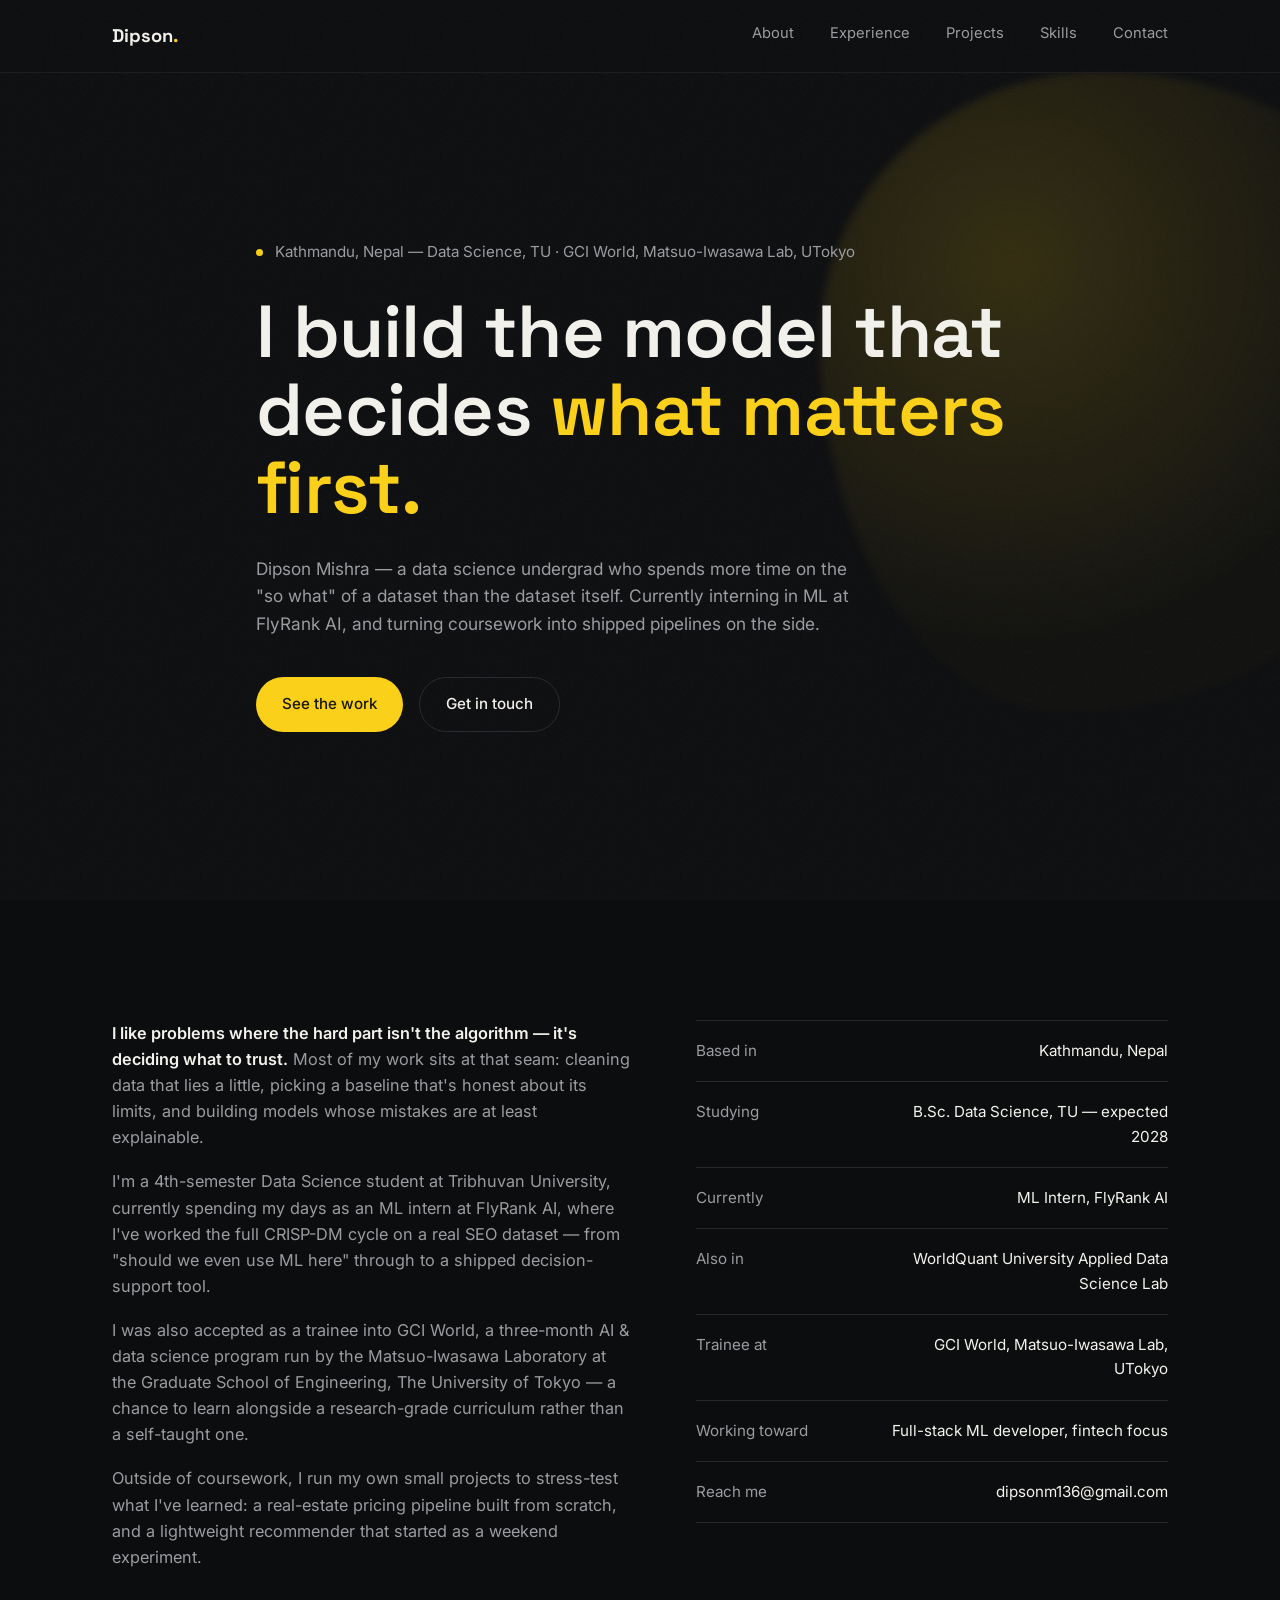
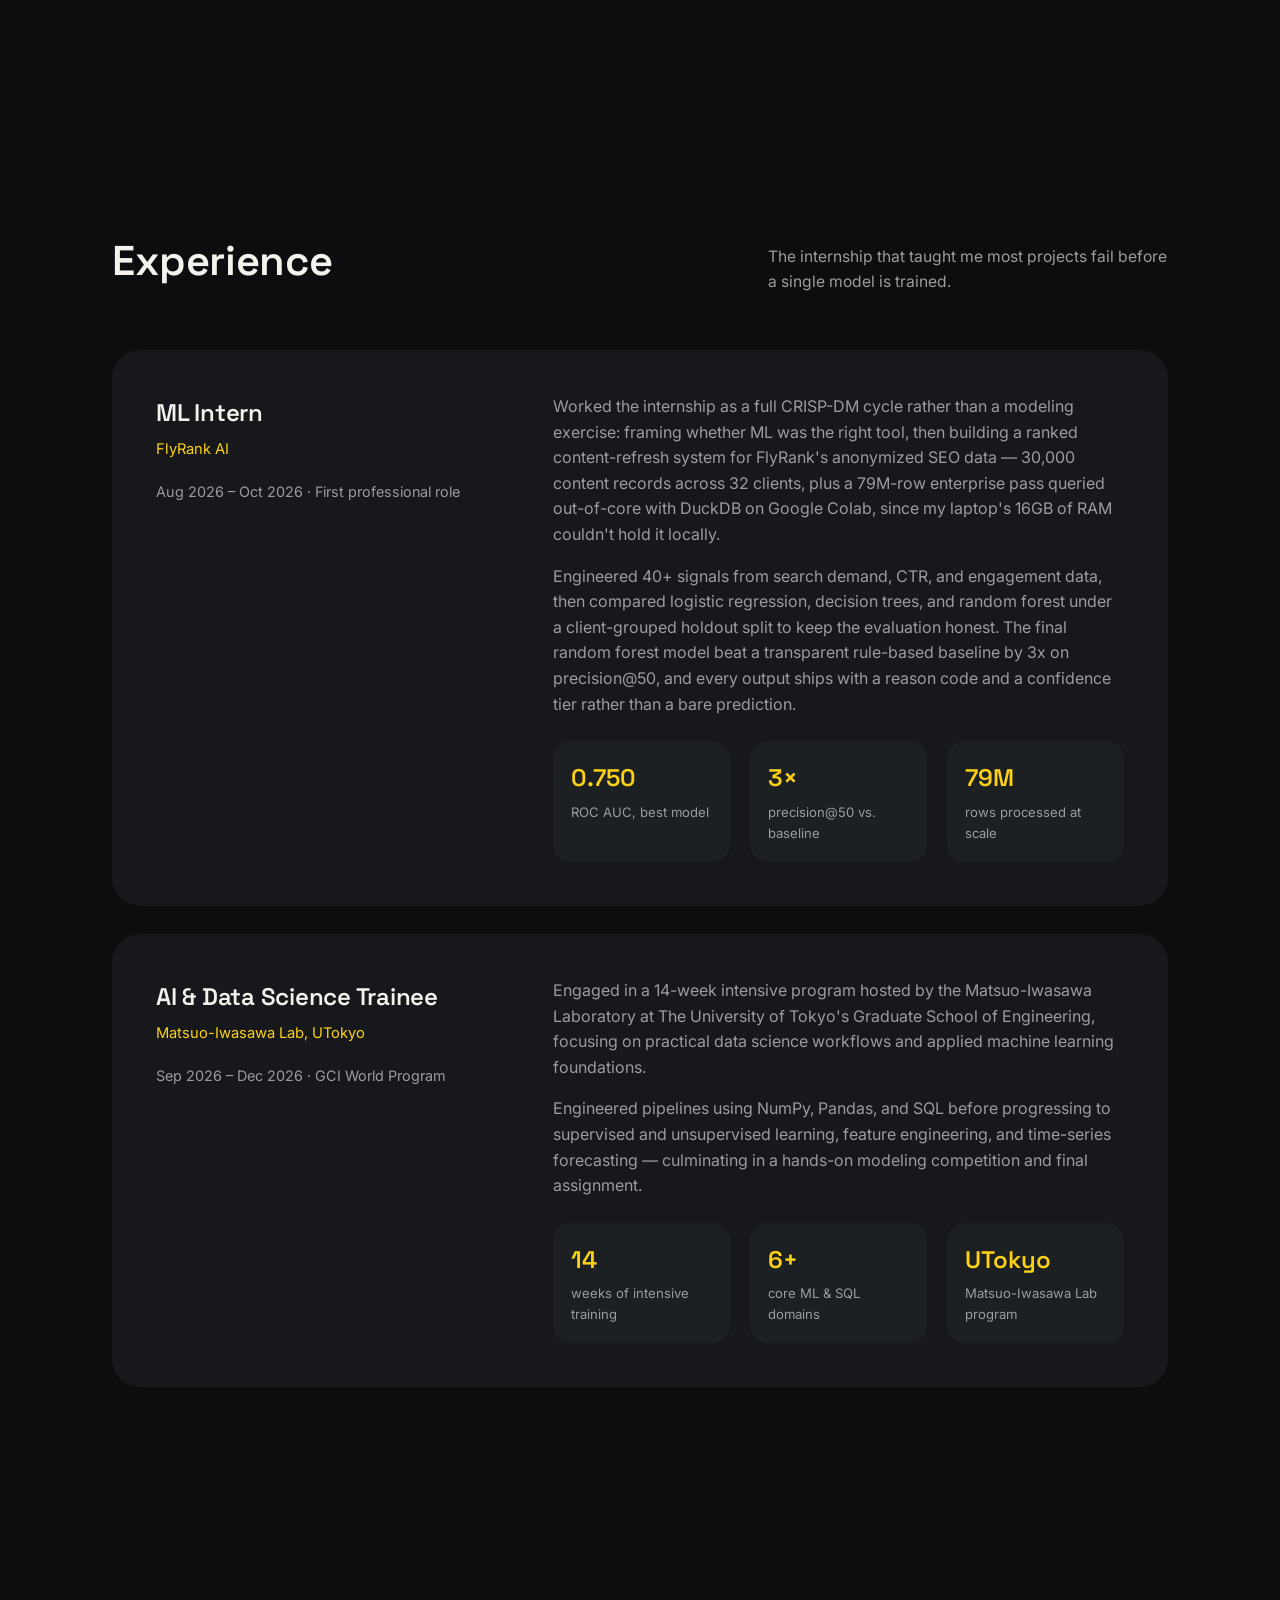
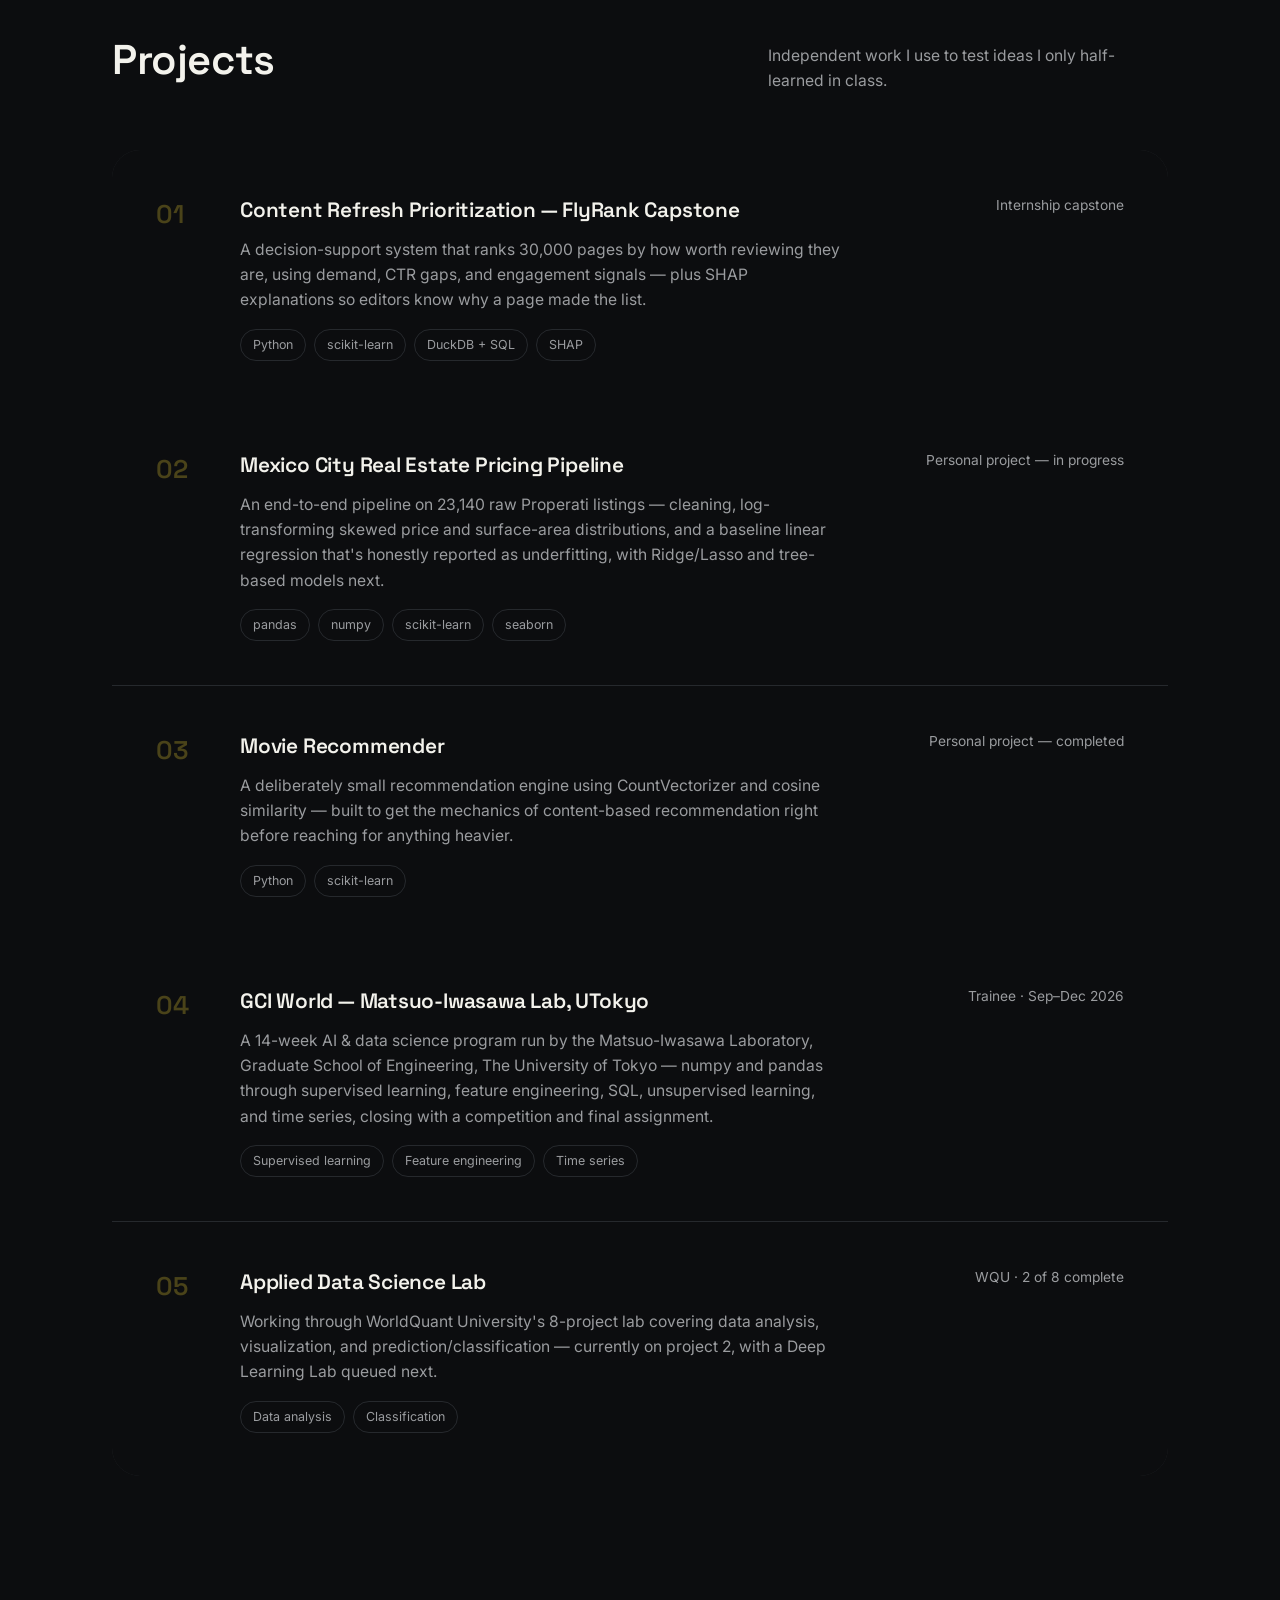
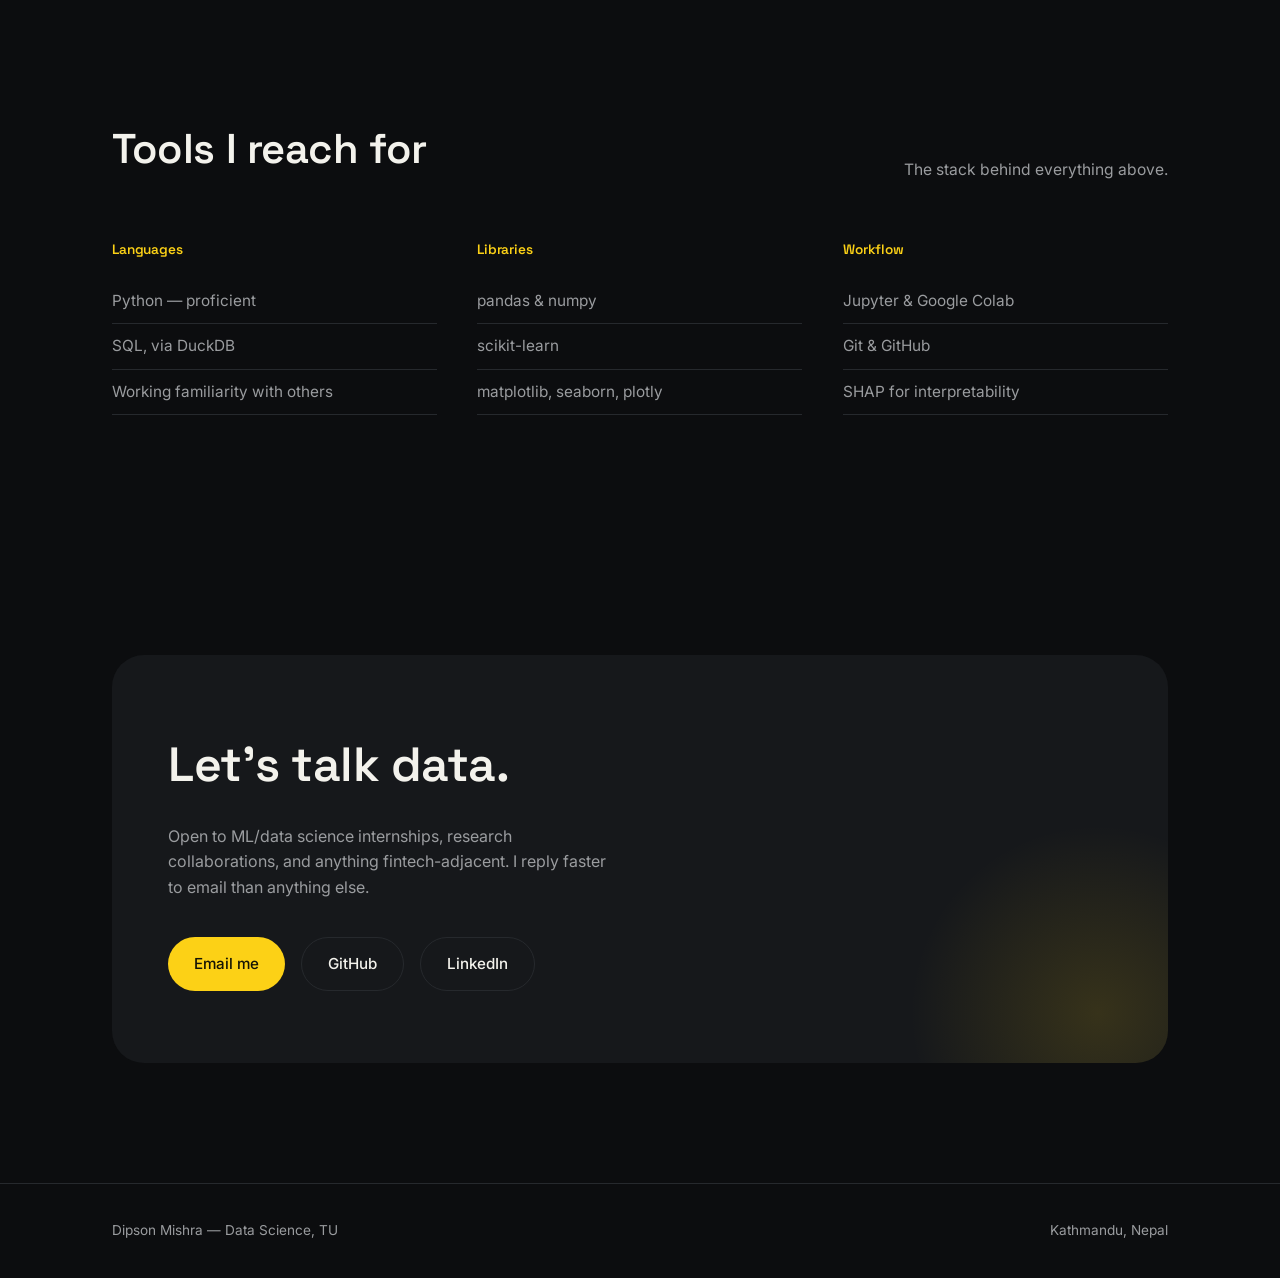
==== index.html @ bfef20bb "Rename portfolio.html to index.html" ====
<!DOCTYPE html>
<html lang="en">
<head>
<meta charset="UTF-8">
<meta name="viewport" content="width=device-width, initial-scale=1.0">
<title>Dipson Mishra — Data Science &amp; ML</title>
<link rel="preconnect" href="https://fonts.googleapis.com">
<link rel="preconnect" href="https://fonts.gstatic.com" crossorigin>
<link href="https://fonts.googleapis.com/css2?family=Space+Grotesk:wght@400;500;600;700&family=Inter:wght@400;500;600&display=swap" rel="stylesheet">
<link rel="stylesheet" href="portfolio.css">
</head>
<body>

<nav>
  <div class="wrap">
    <a href="#top" class="logo">Dipson<span>.</span></a>
    <div class="navlinks">
      <a href="#about">About</a>
      <a href="#experience">Experience</a>
      <a href="#projects">Projects</a>
      <a href="#skills">Skills</a>
      <a href="#contact">Contact</a>
    </div>
  </div>
</nav>

<header class="hero" id="top">
  <div class="hero-blob"></div>
  <div class="wrap hero-inner">
    <div class="eyebrow-line hero-in" style="--d:0ms;"><span class="dot"></span>Kathmandu, Nepal — Data Science, TU · GCI World, Matsuo-Iwasawa Lab, UTokyo</div>
    <h1 class="hero-in" style="--d:120ms;">I build the model that decides <em>what matters first.</em></h1>
    <p class="hero-in" style="--d:280ms;">Dipson Mishra — a data science undergrad who spends more time on the "so what" of a dataset than the dataset itself. Currently interning in ML at FlyRank AI, and turning coursework into shipped pipelines on the side.</p>
    <div class="cta-row hero-in" style="--d:400ms;">
      <a class="btn btn-primary" href="#projects">See the work</a>
      <a class="btn btn-ghost" href="#contact">Get in touch</a>
    </div>
  </div>
</header>

<section id="about">
  <div class="wrap about-grid reveal-stagger">
    <div class="reveal">
      <p><strong>I like problems where the hard part isn't the algorithm — it's deciding what to trust.</strong> Most of my work sits at that seam: cleaning data that lies a little, picking a baseline that's honest about its limits, and building models whose mistakes are at least explainable.</p>
      <p>I'm a 4th-semester Data Science student at Tribhuvan University, currently spending my days as an ML intern at FlyRank AI, where I've worked the full CRISP-DM cycle on a real SEO dataset — from "should we even use ML here" through to a shipped decision-support tool.</p>
      <p>I was also accepted as a trainee into GCI World, a three-month AI &amp; data science program run by the Matsuo-Iwasawa Laboratory at the Graduate School of Engineering, The University of Tokyo — a chance to learn alongside a research-grade curriculum rather than a self-taught one.</p>
      <p>Outside of coursework, I run my own small projects to stress-test what I've learned: a real-estate pricing pipeline built from scratch, and a lightweight recommender that started as a weekend experiment.</p>
    </div>
    <div class="fact-list reveal">
      <div class="fact"><span class="k">Based in</span><span class="v">Kathmandu, Nepal</span></div>
      <div class="fact"><span class="k">Studying</span><span class="v">B.Sc. Data Science, TU — expected 2028</span></div>
      <div class="fact"><span class="k">Currently</span><span class="v">ML Intern, FlyRank AI</span></div>
      <div class="fact"><span class="k">Also in</span><span class="v">WorldQuant University Applied Data Science Lab</span></div>
      <div class="fact"><span class="k">Trainee at</span><span class="v">GCI World, Matsuo-Iwasawa Lab, UTokyo</span></div>
      <div class="fact"><span class="k">Working toward</span><span class="v">Full-stack ML developer, fintech focus</span></div>
      <div class="fact"><span class="k">Reach me</span><span class="v">dipsonm136@gmail.com</span></div>
    </div>
  </div>
</section>

<section id="experience">
  <div class="wrap">
    <div class="section-head reveal">
      <h2>Experience</h2>
      <p>The internship that taught me most projects fail before a single model is trained.</p>
    </div>

    <!-- FlyRank AI -->
    <div class="exp-card reveal">
      <div class="exp-role">
        <h3>ML Intern</h3>
        <div class="meta">FlyRank AI</div>
        <div class="stint">Aug 2026 – Oct 2026 · First professional role</div>
      </div>
      <div class="exp-body">
        <p>Worked the internship as a full CRISP-DM cycle rather than a modeling exercise: framing whether ML was the right tool, then building a ranked content-refresh system for FlyRank's anonymized SEO data — 30,000 content records across 32 clients, plus a 79M-row enterprise pass queried out-of-core with DuckDB on Google Colab, since my laptop's 16GB of RAM couldn't hold it locally.</p>
        <p>Engineered 40+ signals from search demand, CTR, and engagement data, then compared logistic regression, decision trees, and random forest under a client-grouped holdout split to keep the evaluation honest. The final random forest model beat a transparent rule-based baseline by 3x on precision@50, and every output ships with a reason code and a confidence tier rather than a bare prediction.</p>
        <div class="stat-row">
          <div class="stat"><div class="num">0.750</div><div class="lbl">ROC AUC, best model</div></div>
          <div class="stat"><div class="num">3×</div><div class="lbl">precision@50 vs. baseline</div></div>
          <div class="stat"><div class="num">79M</div><div class="lbl">rows processed at scale</div></div>
        </div>
      </div>
    </div>

    <!-- Matsuo-Iwasawa Lab, UTokyo -->
    <div class="exp-card reveal">
      <div class="exp-role">
        <h3>AI &amp; Data Science Trainee</h3>
        <div class="meta">Matsuo-Iwasawa Lab, UTokyo</div>
        <div class="stint">Sep 2026 – Dec 2026 · GCI World Program</div>
      </div>
      <div class="exp-body">
        <p>Engaged in a 14-week intensive program hosted by the Matsuo-Iwasawa Laboratory at The University of Tokyo's Graduate School of Engineering, focusing on practical data science workflows and applied machine learning foundations.</p>
        <p>Engineered pipelines using NumPy, Pandas, and SQL before progressing to supervised and unsupervised learning, feature engineering, and time-series forecasting — culminating in a hands-on modeling competition and final assignment.</p>
        <div class="stat-row">
          <div class="stat"><div class="num">14</div><div class="lbl">weeks of intensive training</div></div>
          <div class="stat"><div class="num">6+</div><div class="lbl">core ML &amp; SQL domains</div></div>
          <div class="stat"><div class="num">UTokyo</div><div class="lbl">Matsuo-Iwasawa Lab program</div></div>
        </div>
      </div>
    </div>
  </div>
</section>


<section id="projects">
  <div class="wrap">
    <div class="section-head reveal">
      <h2>Projects</h2>
      <p>Independent work I use to test ideas I only half-learned in class.</p>
    </div>
    <div class="project-list reveal-stagger">

      <div class="project reveal">
        <div class="index">01</div>
        <div>
          <h3>Content Refresh Prioritization — FlyRank Capstone</h3>
          <p>A decision-support system that ranks 30,000 pages by how worth reviewing they are, using demand, CTR gaps, and engagement signals — plus SHAP explanations so editors know why a page made the list.</p>
          <div class="tag-row">
            <span class="tag">Python</span>
            <span class="tag">scikit-learn</span>
            <span class="tag">DuckDB + SQL</span>
            <span class="tag">SHAP</span>
          </div>
        </div>
        <div class="project-meta">Internship capstone</div>
      </div>

      <div class="project reveal">
        <div class="index">02</div>
        <div>
          <h3>Mexico City Real Estate Pricing Pipeline</h3>
          <p>An end-to-end pipeline on 23,140 raw Properati listings — cleaning, log-transforming skewed price and surface-area distributions, and a baseline linear regression that's honestly reported as underfitting, with Ridge/Lasso and tree-based models next.</p>
          <div class="tag-row">
            <span class="tag">pandas</span>
            <span class="tag">numpy</span>
            <span class="tag">scikit-learn</span>
            <span class="tag">seaborn</span>
          </div>
        </div>
        <div class="project-meta">Personal project — in progress</div>
      </div>

      <div class="project reveal">
        <div class="index">03</div>
        <div>
          <h3>Movie Recommender</h3>
          <p>A deliberately small recommendation engine using CountVectorizer and cosine similarity — built to get the mechanics of content-based recommendation right before reaching for anything heavier.</p>
          <div class="tag-row">
            <span class="tag">Python</span>
            <span class="tag">scikit-learn</span>
          </div>
        </div>
        <div class="project-meta">Personal project — completed</div>
      </div>

      <div class="project reveal">
        <div class="index">04</div>
        <div>
          <h3>GCI World — Matsuo-Iwasawa Lab, UTokyo</h3>
          <p>A 14-week AI &amp; data science program run by the Matsuo-Iwasawa Laboratory, Graduate School of Engineering, The University of Tokyo — numpy and pandas through supervised learning, feature engineering, SQL, unsupervised learning, and time series, closing with a competition and final assignment.</p>
          <div class="tag-row">
            <span class="tag">Supervised learning</span>
            <span class="tag">Feature engineering</span>
            <span class="tag">Time series</span>
          </div>
        </div>
        <div class="project-meta">Trainee · Sep–Dec 2026</div>
      </div>

      <div class="project reveal">
        <div class="index">05</div>
        <div>
          <h3>Applied Data Science Lab</h3>
          <p>Working through WorldQuant University's 8-project lab covering data analysis, visualization, and prediction/classification — currently on project 2, with a Deep Learning Lab queued next.</p>
          <div class="tag-row">
            <span class="tag">Data analysis</span>
            <span class="tag">Classification</span>
          </div>
        </div>
        <div class="project-meta">WQU · 2 of 8 complete</div>
      </div>

    </div>
  </div>
</section>

<section id="skills">
  <div class="wrap">
    <div class="section-head reveal">
      <h2>Tools I reach for</h2>
      <p>The stack behind everything above.</p>
    </div>
    <div class="skill-cols reveal-stagger">
      <div class="skill-col reveal">
        <h4>Languages</h4>
        <ul>
          <li>Python — proficient</li>
          <li>SQL, via DuckDB</li>
          <li>Working familiarity with others</li>
        </ul>
      </div>
      <div class="skill-col reveal">
        <h4>Libraries</h4>
        <ul>
          <li>pandas &amp; numpy</li>
          <li>scikit-learn</li>
          <li>matplotlib, seaborn, plotly</li>
        </ul>
      </div>
      <div class="skill-col reveal">
        <h4>Workflow</h4>
        <ul>
          <li>Jupyter &amp; Google Colab</li>
          <li>Git &amp; GitHub</li>
          <li>SHAP for interpretability</li>
        </ul>
      </div>
    </div>
  </div>
</section>

<section id="contact">
  <div class="wrap">
    <div class="contact reveal">
      <div class="contact-blob"></div>
      <h2>Let's talk data.</h2>
      <p>Open to ML/data science internships, research collaborations, and anything fintech-adjacent. I reply faster to email than anything else.</p>
      <div class="contact-links">
        <a class="btn btn-primary" href="mailto:dipsonm136@gmail.com">Email me</a>
        <a class="btn btn-ghost" href="https://github.com/dipson-mishra" target="_blank" rel="noopener">GitHub</a>
        <a class="btn btn-ghost" href="https://www.linkedin.com/in/dipson-mishra-b5a1881b6/" target="_blank" rel="noopener">LinkedIn</a>
      </div>
    </div>
  </div>
</section>

<footer>
  <div class="wrap" style="display:flex; justify-content:space-between; width:100%; flex-wrap:wrap; gap:12px;">
    <span>Dipson Mishra — Data Science, TU</span>
    <span>Kathmandu, Nepal</span>
  </div>
</footer>

<div class="veil" id="veil"></div>

<script src="portfolio.js" defer></script>

</body>
</html>
---- portfolio.css ----
:root{
    --bg:#0c0d0f;
    --surface:#16181b;
    --surface-2:#1d2023;
    --ink:#f3f2ec;
    --ink-dim:#9a9c9f;
    --yellow:#fcd116;
    --yellow-dim:#4a4319;
    --line:#26292d;
  }
  *{box-sizing:border-box; margin:0; padding:0;}
  html{scroll-behavior:smooth;}
  :root{ --ease:cubic-bezier(.16,.84,.28,1); --ease-soft:cubic-bezier(.22,.9,.36,1); }
  body{
    background:var(--bg);
    color:var(--ink);
    font-family:'Inter', sans-serif;
    line-height:1.6;
    overflow-x:hidden;
    position:relative;
  }
  body.is-ready{ animation:body-in 1.1s var(--ease-soft); }
  @keyframes body-in{ from{ opacity:0; } to{ opacity:1; } }

  /* scroll-reveal: elements fade + rise into place, one orchestrated pass per section */
  .reveal{
    opacity:0; transform:translateY(28px) scale(.992);
    transition:opacity 1s var(--ease-soft), transform 1.1s var(--ease-soft);
    will-change:transform, opacity;
  }
  .reveal.is-in{ opacity:1; transform:translateY(0) scale(1); }
  .reveal-stagger .reveal:nth-child(1){ transition-delay:0ms; }
  .reveal-stagger .reveal:nth-child(2){ transition-delay:90ms; }
  .reveal-stagger .reveal:nth-child(3){ transition-delay:180ms; }
  .reveal-stagger .reveal:nth-child(4){ transition-delay:270ms; }
  .reveal-stagger .reveal:nth-child(5){ transition-delay:360ms; }

  /* page-transition veil, used for anchor-link jumps */
  .veil{
    position:fixed; inset:0; z-index:998; pointer-events:none;
    background:radial-gradient(circle at var(--vx,50%) var(--vy,50%), var(--yellow) 0%, var(--bg) 68%);
    opacity:0; transform:scale(0.98);
    transition:opacity .6s var(--ease), transform .8s var(--ease);
  }
  .veil.is-active{ opacity:0.1; transform:scale(1); }

  .hero-in{
    opacity:0; transform:translateY(22px);
    animation:hero-rise 1.2s var(--ease-soft) forwards;
    animation-delay:var(--d, 0ms);
  }
  @keyframes hero-rise{ to{ opacity:1; transform:translateY(0); } }
  /* film grain */
  body::before{
    content:"";
    position:fixed; inset:0;
    z-index:999;
    pointer-events:none;
    opacity:0.05;
    background-image:url("data:image/svg+xml,%3Csvg xmlns='http://www.w3.org/2000/svg' width='120' height='120'%3E%3Cfilter id='n'%3E%3CfeTurbulence type='fractalNoise' baseFrequency='0.85' numOctaves='2' stitchTiles='stitch'/%3E%3C/filter%3E%3Crect width='100%25' height='100%25' filter='url(%23n)'/%3E%3C/svg%3E");
  }
  h1,h2,h3,h4{
    font-family:'Space Grotesk', sans-serif;
    letter-spacing:-0.01em;
    font-weight:600;
  }
  a{color:inherit; text-decoration:none;}
  .wrap{max-width:1120px; margin:0 auto; padding:0 32px;}
  @media (max-width:640px){ .wrap{padding:0 20px;} }

  /* ---------- nav ---------- */
  nav{
    position:fixed; top:0; left:0; right:0;
    z-index:100;
    background:rgba(12,13,15,0.72);
    backdrop-filter:blur(10px);
    border-bottom:1px solid rgba(255,255,255,0.06);
  }
  nav .wrap{
    display:flex; align-items:center; justify-content:space-between;
    height:72px;
  }
  .logo{font-family:'Space Grotesk'; font-weight:700; font-size:1.15rem;}
  .logo span{color:var(--yellow);}
  .navlinks{display:flex; gap:36px; font-size:0.92rem; color:var(--ink-dim);}
  .navlinks a{
    position:relative; display:inline-block; padding-bottom:4px;
    transition:color .5s var(--ease-soft);
  }
  .navlinks a::after{
    content:""; position:absolute; left:0; bottom:0; height:1px; width:100%;
    background:var(--yellow);
    transform:scaleX(0); transform-origin:right;
    transition:transform .55s var(--ease);
  }
  .navlinks a:hover{color:var(--ink);}
  .navlinks a:hover::after{ transform:scaleX(1); transform-origin:left; }
  @media (max-width:720px){ .navlinks{display:none;} }

  /* ---------- hero ---------- */
  .hero{
    position:relative;
    min-height:100vh;
    display:flex; align-items:center;
    padding-top:72px;
    overflow:hidden;
  }
  .hero-blob{
    position:absolute;
    width:640px; height:640px;
    right:-180px; top:8%;
    background:radial-gradient(circle at 30% 30%, rgba(252,209,22,0.16), rgba(252,209,22,0.02) 60%);
    border-radius:44% 56% 62% 38% / 42% 46% 54% 58%;
    filter:blur(4px);
    animation:drift 26s var(--ease-soft) infinite;
    transition:transform 1.4s var(--ease-soft);
  }
  @keyframes drift{
    0%,100%{ border-radius:44% 56% 62% 38% / 42% 46% 54% 58%; transform:translate(0,0) rotate(0deg);}
    50%{ border-radius:58% 42% 40% 60% / 55% 60% 40% 45%; transform:translate(-20px, 24px) rotate(8deg);}
  }
  .hero-inner{position:relative; z-index:2;}
  .eyebrow-line{
    display:flex; align-items:center; gap:12px;
    color:var(--ink-dim); font-size:0.95rem; margin-bottom:28px;
  }
  .dot{width:7px; height:7px; border-radius:50%; background:var(--yellow);}
  .hero h1{
    font-size:clamp(2.6rem, 6vw, 4.6rem);
    line-height:1.06;
    max-width:16ch;
    margin-bottom:28px;
  }
  .hero h1 em{
    font-style:normal;
    color:var(--yellow);
  }
  .hero p{
    max-width:56ch;
    color:var(--ink-dim);
    font-size:1.08rem;
    margin-bottom:40px;
  }
  .cta-row{display:flex; gap:16px; flex-wrap:wrap;}
  .btn{
    display:inline-flex; align-items:center; gap:8px;
    padding:14px 26px;
    border-radius:100px;
    font-size:0.95rem; font-weight:500;
    transition:transform .6s var(--ease-soft), background .5s var(--ease-soft), color .5s var(--ease-soft), box-shadow .6s var(--ease-soft), border-color .5s var(--ease-soft);
  }
  .btn-primary{
    background:var(--yellow); color:#141405;
  }
  .btn-primary:hover{ transform:translateY(-3px); box-shadow:0 18px 40px -12px rgba(252,209,22,0.45); }
  .btn-ghost{
    border:1px solid var(--line); color:var(--ink);
  }
  .btn-ghost:hover{ border-color:var(--yellow); color:var(--yellow); transform:translateY(-3px); box-shadow:0 18px 40px -18px rgba(252,209,22,0.3); }

  /* ---------- section shell ---------- */
  section{padding:120px 0;}
  @media (max-width:720px){ section{padding:80px 0;} }
  .section-head{
    display:flex; justify-content:space-between; align-items:flex-end;
    gap:24px; margin-bottom:56px; flex-wrap:wrap;
  }
  .section-head h2{font-size:clamp(1.8rem,3.4vw,2.6rem);}
  .section-head p{color:var(--ink-dim); max-width:40ch; font-size:0.98rem;}

  /* ---------- about ---------- */
  .about-grid{
    display:grid; grid-template-columns:1.1fr 1fr; gap:64px; align-items:start;
  }
  @media (max-width:840px){ .about-grid{grid-template-columns:1fr;} }
  .about-grid p{color:var(--ink-dim); margin-bottom:18px; font-size:1.02rem;}
  .about-grid p strong{color:var(--ink); font-weight:600;}
  .fact-list{
    display:flex; flex-direction:column; gap:0;
    border-top:1px solid var(--line);
  }
  .fact{
    display:flex; justify-content:space-between; gap:20px;
    padding:18px 0; border-bottom:1px solid var(--line);
    font-size:0.95rem;
  }
  .fact .k{color:var(--ink-dim);}
  .fact .v{text-align:right; max-width:60%;}

  /* ---------- experience ---------- */
  .exp-card{
    background:var(--surface);
    border-radius:28px;
    padding:44px;
    display:grid; grid-template-columns:1fr 1.6fr; gap:40px;
  }
  .exp-card + .exp-card{margin-top:28px;}
  @media (max-width:840px){ .exp-card{grid-template-columns:1fr; padding:32px;} }
  @media (max-width:640px){ .exp-card + .exp-card{margin-top:20px;} }
  .exp-role h3{font-size:1.5rem; margin-bottom:6px;}
  .exp-role .meta{color:var(--yellow); font-size:0.92rem; margin-bottom:18px;}
  .exp-role .stint{color:var(--ink-dim); font-size:0.9rem;}
  .exp-body p{color:var(--ink-dim); margin-bottom:16px;}
  .stat-row{
    display:grid; grid-template-columns:repeat(3,1fr); gap:20px; margin-top:24px;
  }
  @media (max-width:520px){ .stat-row{grid-template-columns:repeat(2,1fr);} }
  .stat{
    background:var(--surface-2); border-radius:18px; padding:18px;
    transition:transform .6s var(--ease-soft), background .6s var(--ease-soft);
  }
  .stat:hover{ transform:translateY(-4px); background:#232629; }
  .stat .num{font-family:'Space Grotesk'; font-size:1.5rem; color:var(--yellow); font-weight:600;}
  .stat .lbl{color:var(--ink-dim); font-size:0.82rem; margin-top:4px;}

  /* ---------- projects ---------- */
  .project-list{display:flex; flex-direction:column; gap:1px; background:var(--line); border-radius:28px; overflow:hidden;}
  .project{
    background:var(--bg);
    padding:44px;
    display:grid; grid-template-columns:56px 1fr auto; gap:28px; align-items:start;
    transition:background .7s var(--ease-soft), transform .7s var(--ease-soft);
  }
  .project:hover{ background:var(--surface); transform:translateX(6px); }
  @media (max-width:720px){ .project{grid-template-columns:1fr; gap:16px;} }
  .project .index{
    font-family:'Space Grotesk'; color:var(--yellow-dim); font-size:1.6rem; font-weight:600;
    transition:color .7s var(--ease-soft);
  }
  .project:hover .index{color:var(--yellow);}
  .project h3{font-size:1.3rem; margin-bottom:10px;}
  .project p{color:var(--ink-dim); font-size:0.98rem; max-width:60ch; margin-bottom:16px;}
  .tag-row{display:flex; gap:8px; flex-wrap:wrap;}
  .tag{
    font-size:0.78rem; color:var(--ink-dim);
    border:1px solid var(--line); border-radius:100px; padding:5px 12px;
  }
  .project-meta{color:var(--ink-dim); font-size:0.86rem; white-space:nowrap; text-align:right;}
  @media (max-width:720px){ .project-meta{text-align:left;} }

  /* ---------- skills ---------- */
  .skill-cols{
    display:grid; grid-template-columns:repeat(3,1fr); gap:40px;
  }
  @media (max-width:840px){ .skill-cols{grid-template-columns:1fr 1fr;} }
  @media (max-width:520px){ .skill-cols{grid-template-columns:1fr;} }
  .skill-col h4{color:var(--yellow); font-size:0.85rem; text-transform:none; margin-bottom:18px; font-weight:600;}
  .skill-col ul{list-style:none;}
  .skill-col li{
    padding:10px 0; border-bottom:1px solid var(--line);
    color:var(--ink-dim); font-size:0.96rem;
  }

  /* ---------- contact ---------- */
  .contact{
    background:var(--surface);
    border-radius:32px;
    padding:72px 56px;
    text-align:left;
    position:relative;
    overflow:hidden;
  }
  @media (max-width:640px){ .contact{padding:44px 28px;} }
  .contact-blob{
    position:absolute; right:-120px; bottom:-140px;
    width:380px; height:380px;
    background:radial-gradient(circle, rgba(252,209,22,0.14), transparent 70%);
    border-radius:50%;
  }
  .contact h2{font-size:clamp(1.9rem,4vw,3rem); max-width:14ch; margin-bottom:20px; position:relative; z-index:2;}
  .contact p{color:var(--ink-dim); max-width:44ch; margin-bottom:36px; position:relative; z-index:2;}
  .contact-links{display:flex; gap:16px; flex-wrap:wrap; position:relative; z-index:2;}

  footer{
    border-top:1px solid var(--line);
    padding:36px 0;
    color:var(--ink-dim);
    font-size:0.85rem;
    display:flex; justify-content:space-between; flex-wrap:wrap; gap:12px;
  }

  ::selection{background:var(--yellow); color:#141405;}
  a:focus-visible, button:focus-visible{outline:2px solid var(--yellow); outline-offset:3px; border-radius:6px;}
  @media (prefers-reduced-motion: reduce){
    .hero-blob{animation:none;}
    *{transition:none !important;}
  }
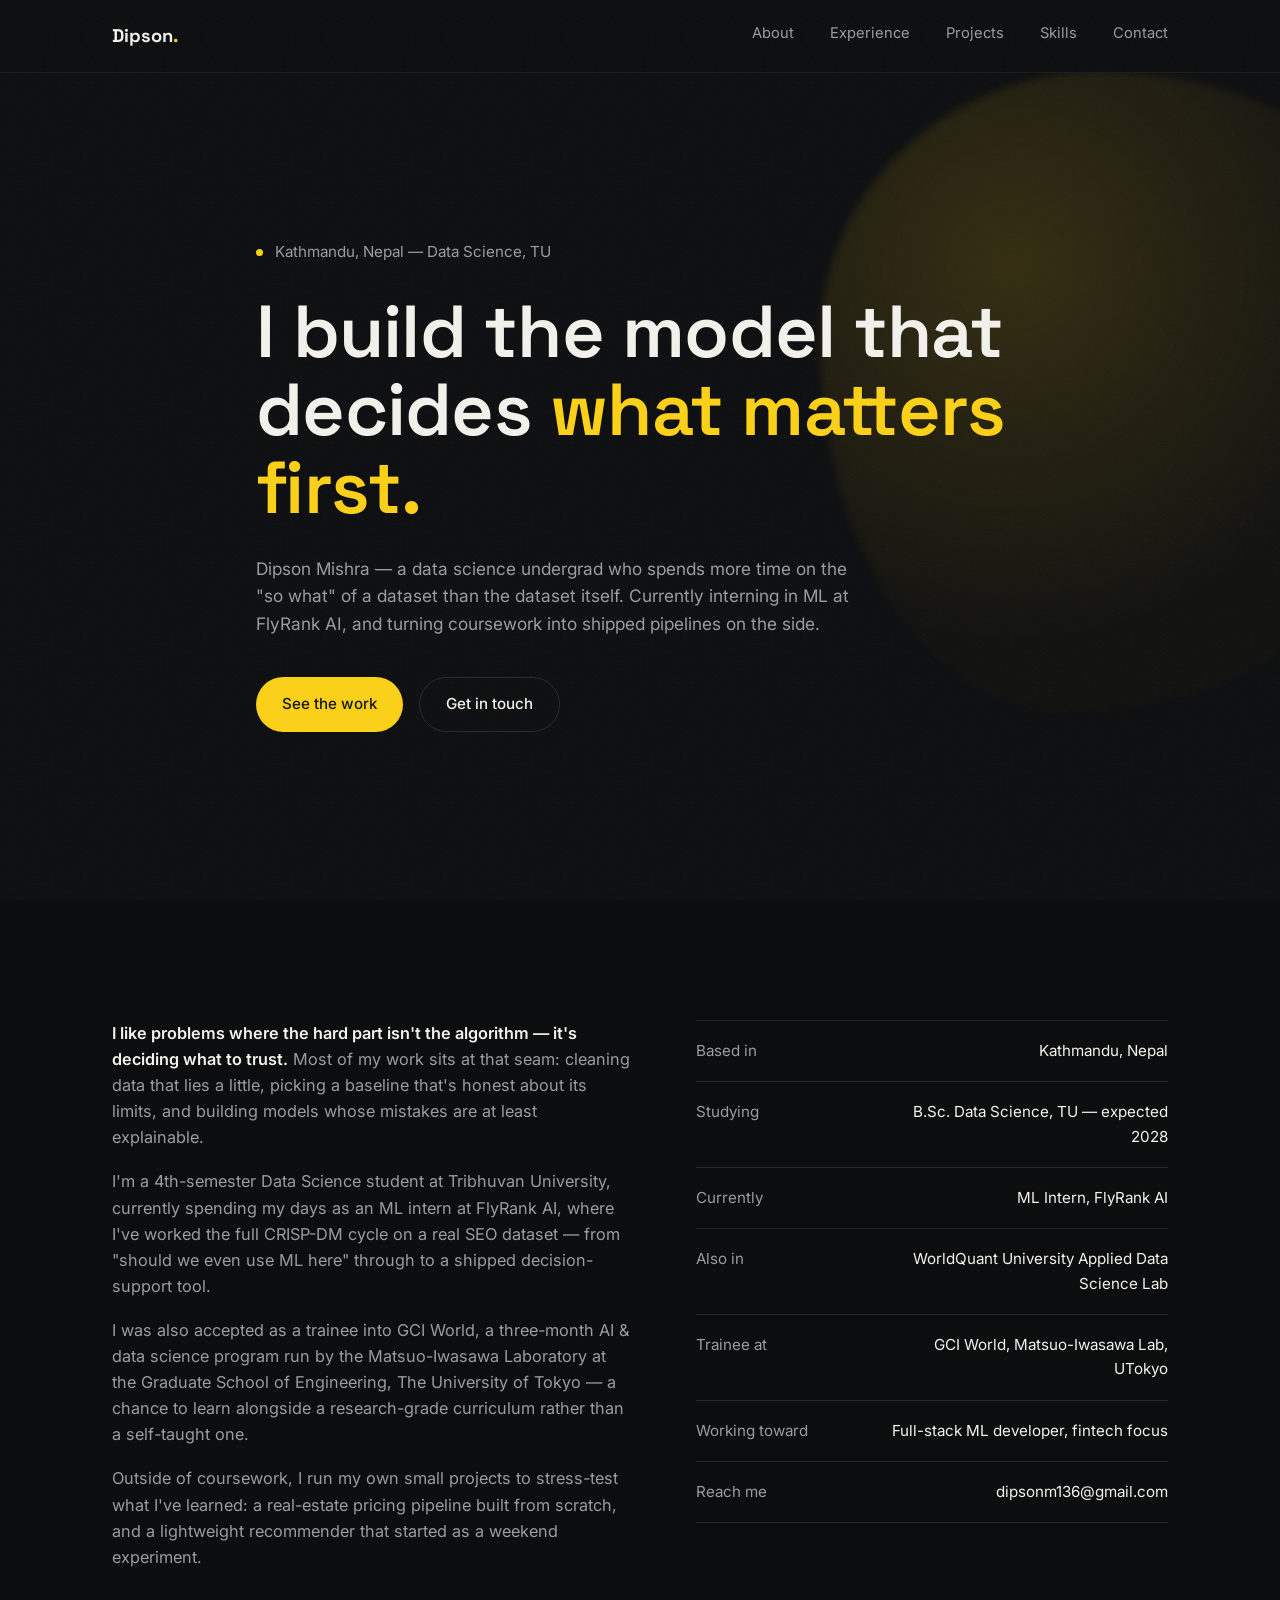
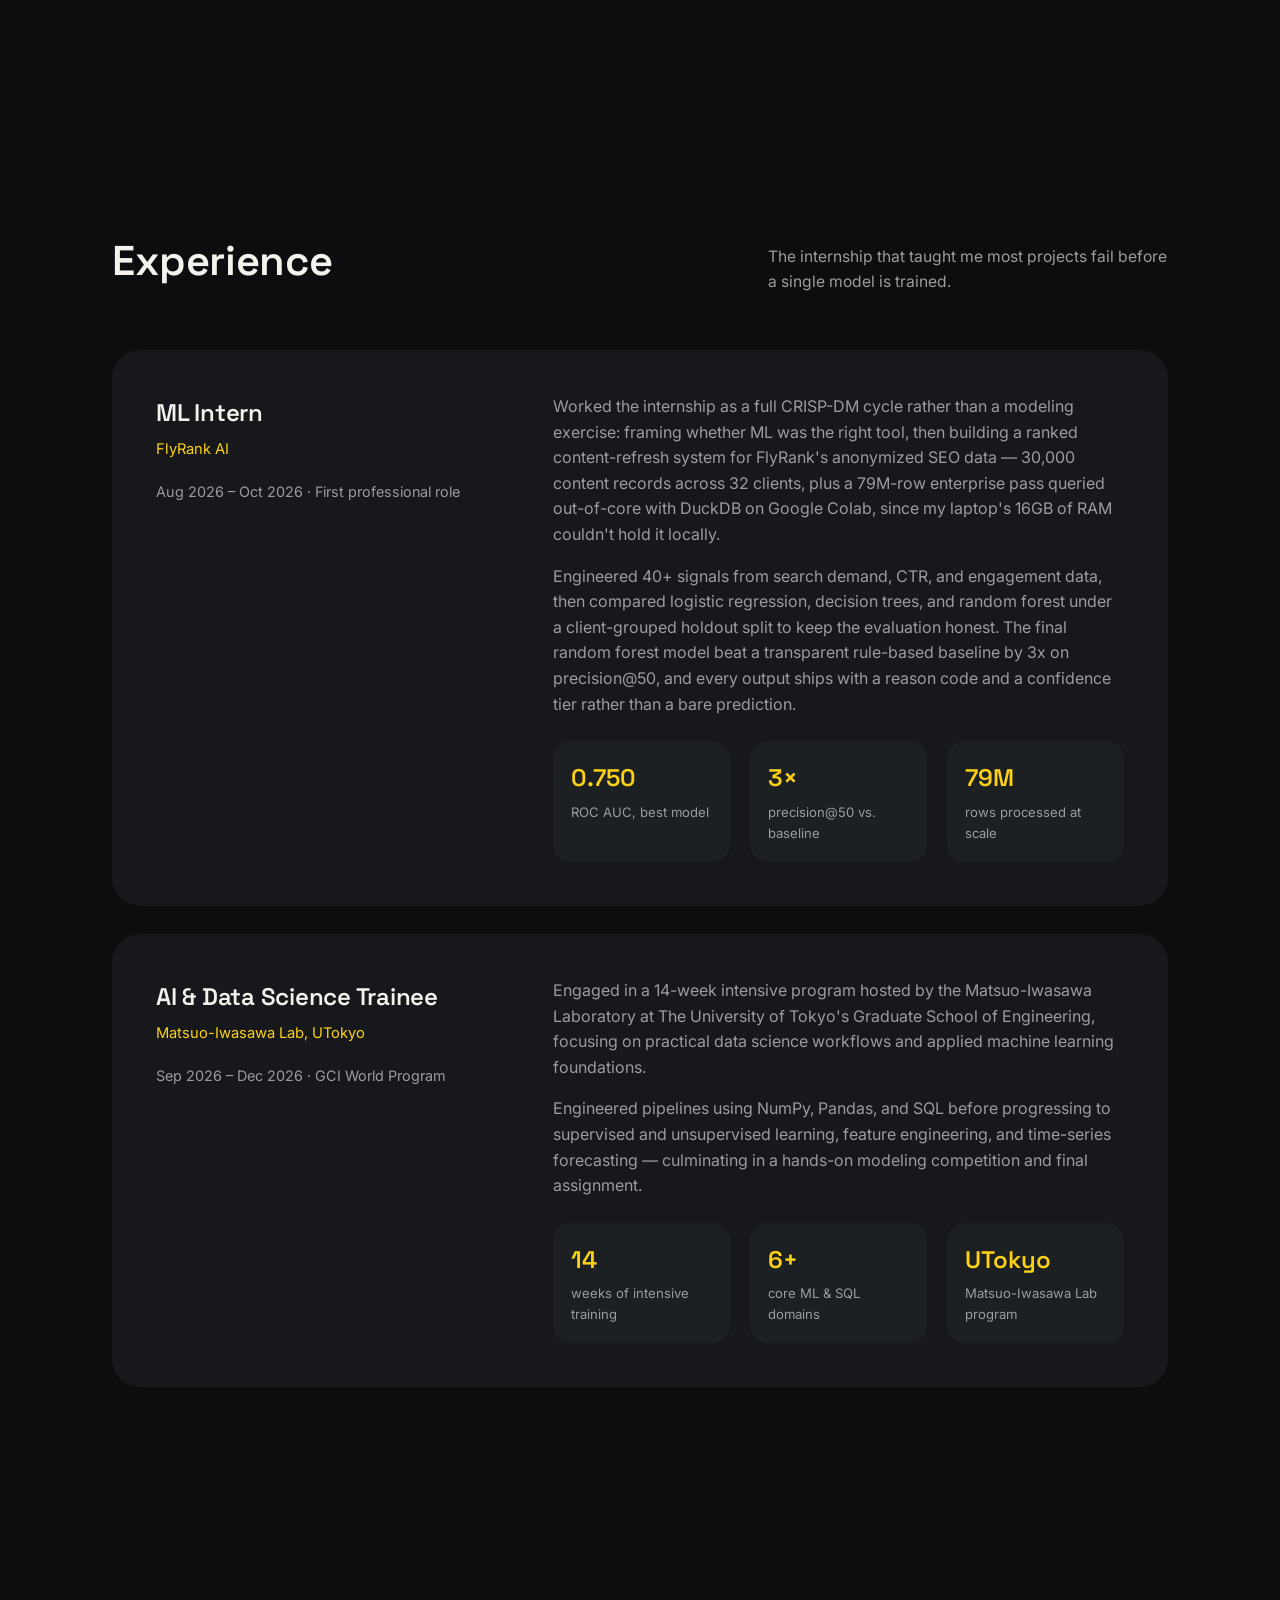
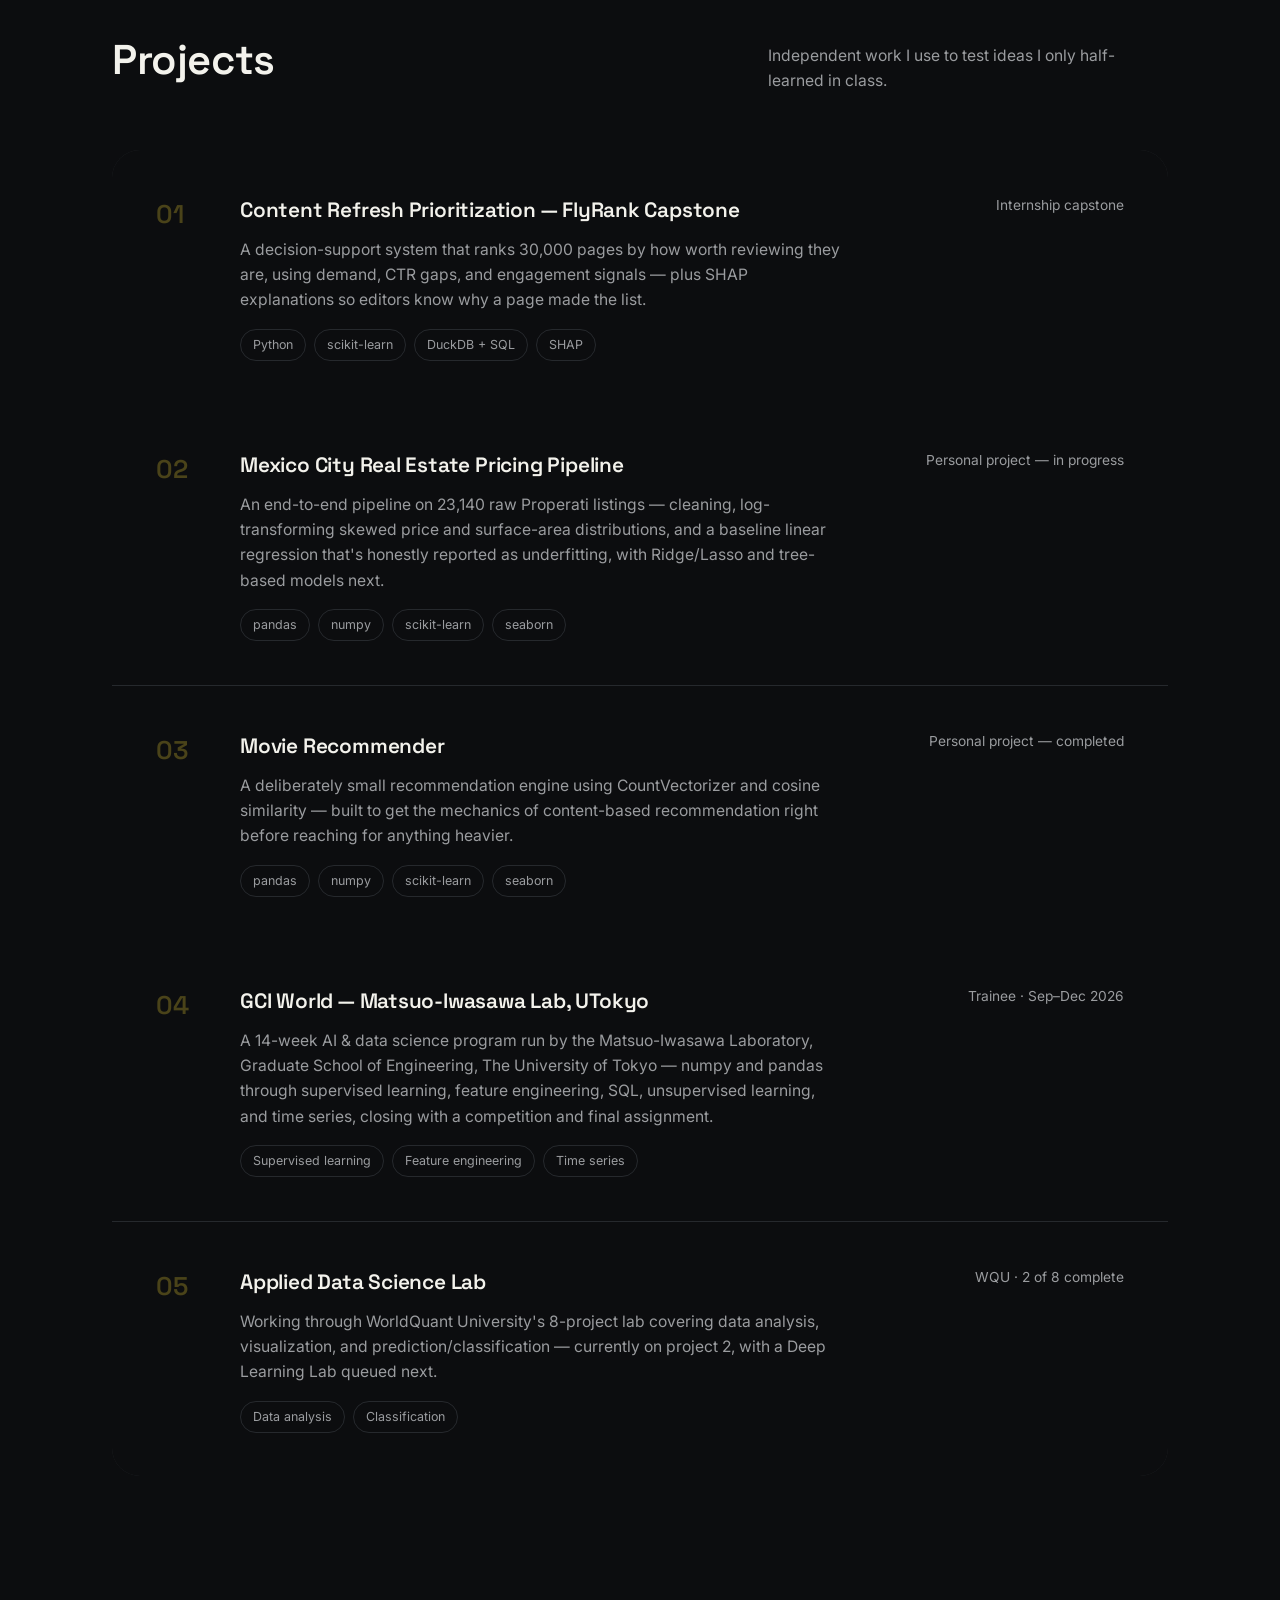
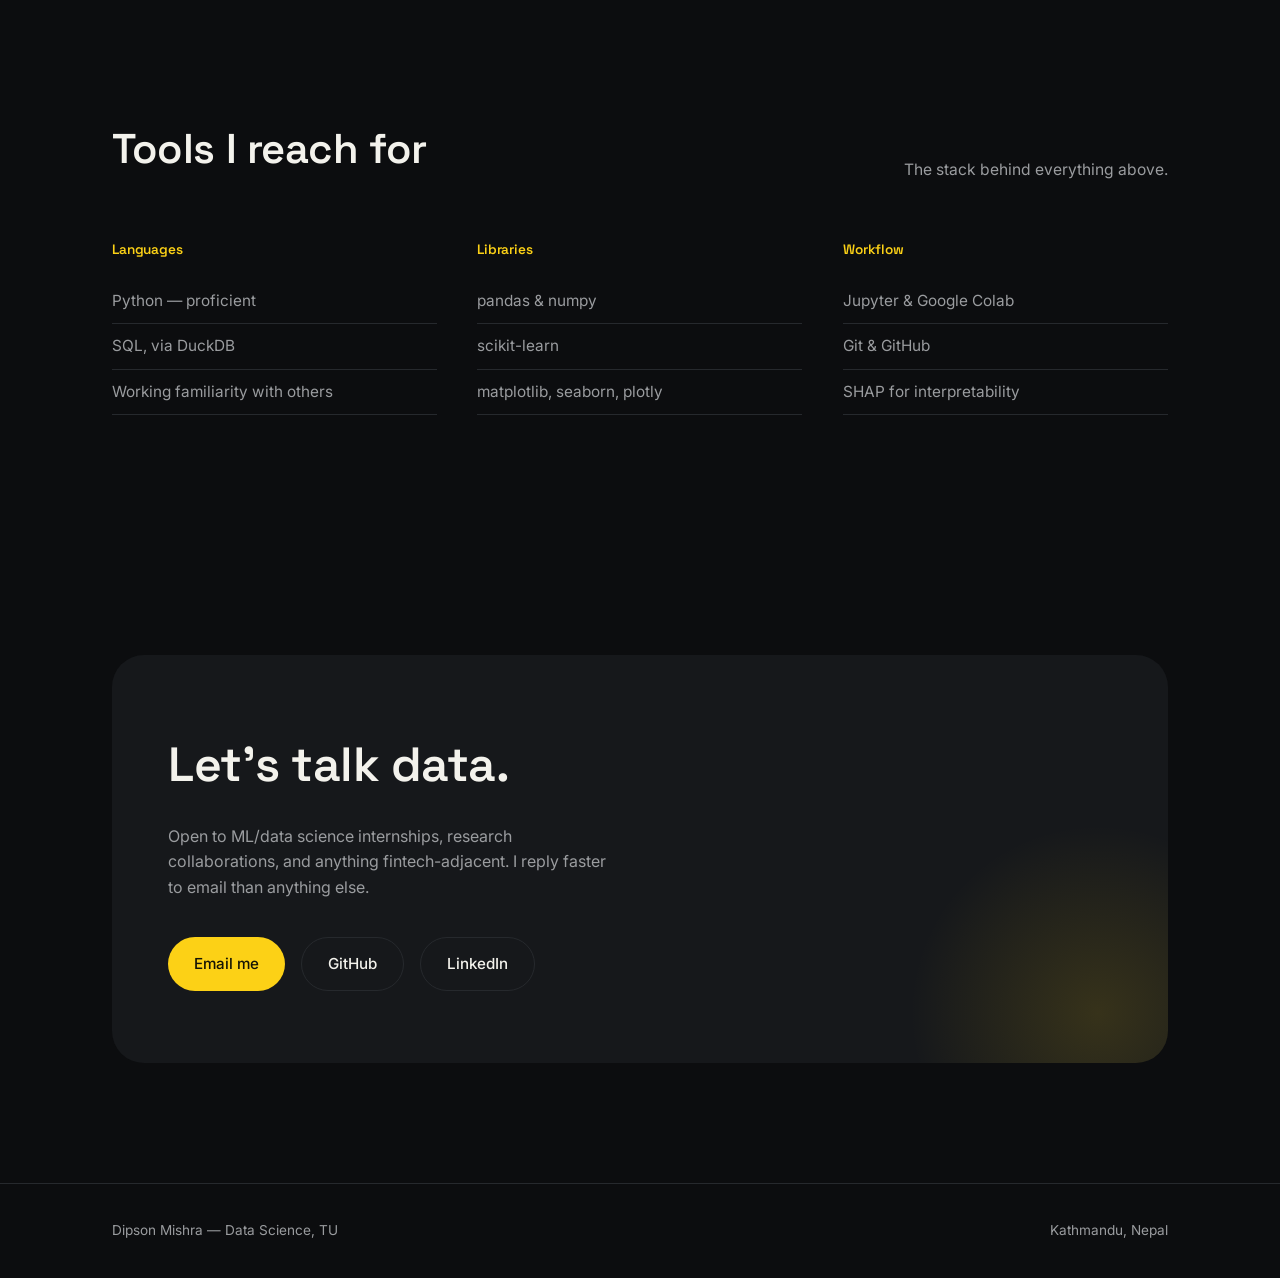
==== commit 9c8a9fed: "Likely final" ====
--- a/index.html
+++ b/index.html
@@ -27,7 +27,7 @@
 <header class="hero" id="top">
   <div class="hero-blob"></div>
   <div class="wrap hero-inner">
-    <div class="eyebrow-line hero-in" style="--d:0ms;"><span class="dot"></span>Kathmandu, Nepal — Data Science, TU · GCI World, Matsuo-Iwasawa Lab, UTokyo</div>
+    <div class="eyebrow-line hero-in" style="--d:0ms;"><span class="dot"></span>Kathmandu, Nepal — Data Science, TU </div>
     <h1 class="hero-in" style="--d:120ms;">I build the model that decides <em>what matters first.</em></h1>
     <p class="hero-in" style="--d:280ms;">Dipson Mishra — a data science undergrad who spends more time on the "so what" of a dataset than the dataset itself. Currently interning in ML at FlyRank AI, and turning coursework into shipped pipelines on the side.</p>
     <div class="cta-row hero-in" style="--d:400ms;">
@@ -147,8 +147,10 @@
           <h3>Movie Recommender</h3>
           <p>A deliberately small recommendation engine using CountVectorizer and cosine similarity — built to get the mechanics of content-based recommendation right before reaching for anything heavier.</p>
           <div class="tag-row">
-            <span class="tag">Python</span>
+            <span class="tag">pandas</span>
+            <span class="tag">numpy</span>
             <span class="tag">scikit-learn</span>
+            <span class="tag">seaborn</span>
           </div>
         </div>
         <div class="project-meta">Personal project — completed</div>
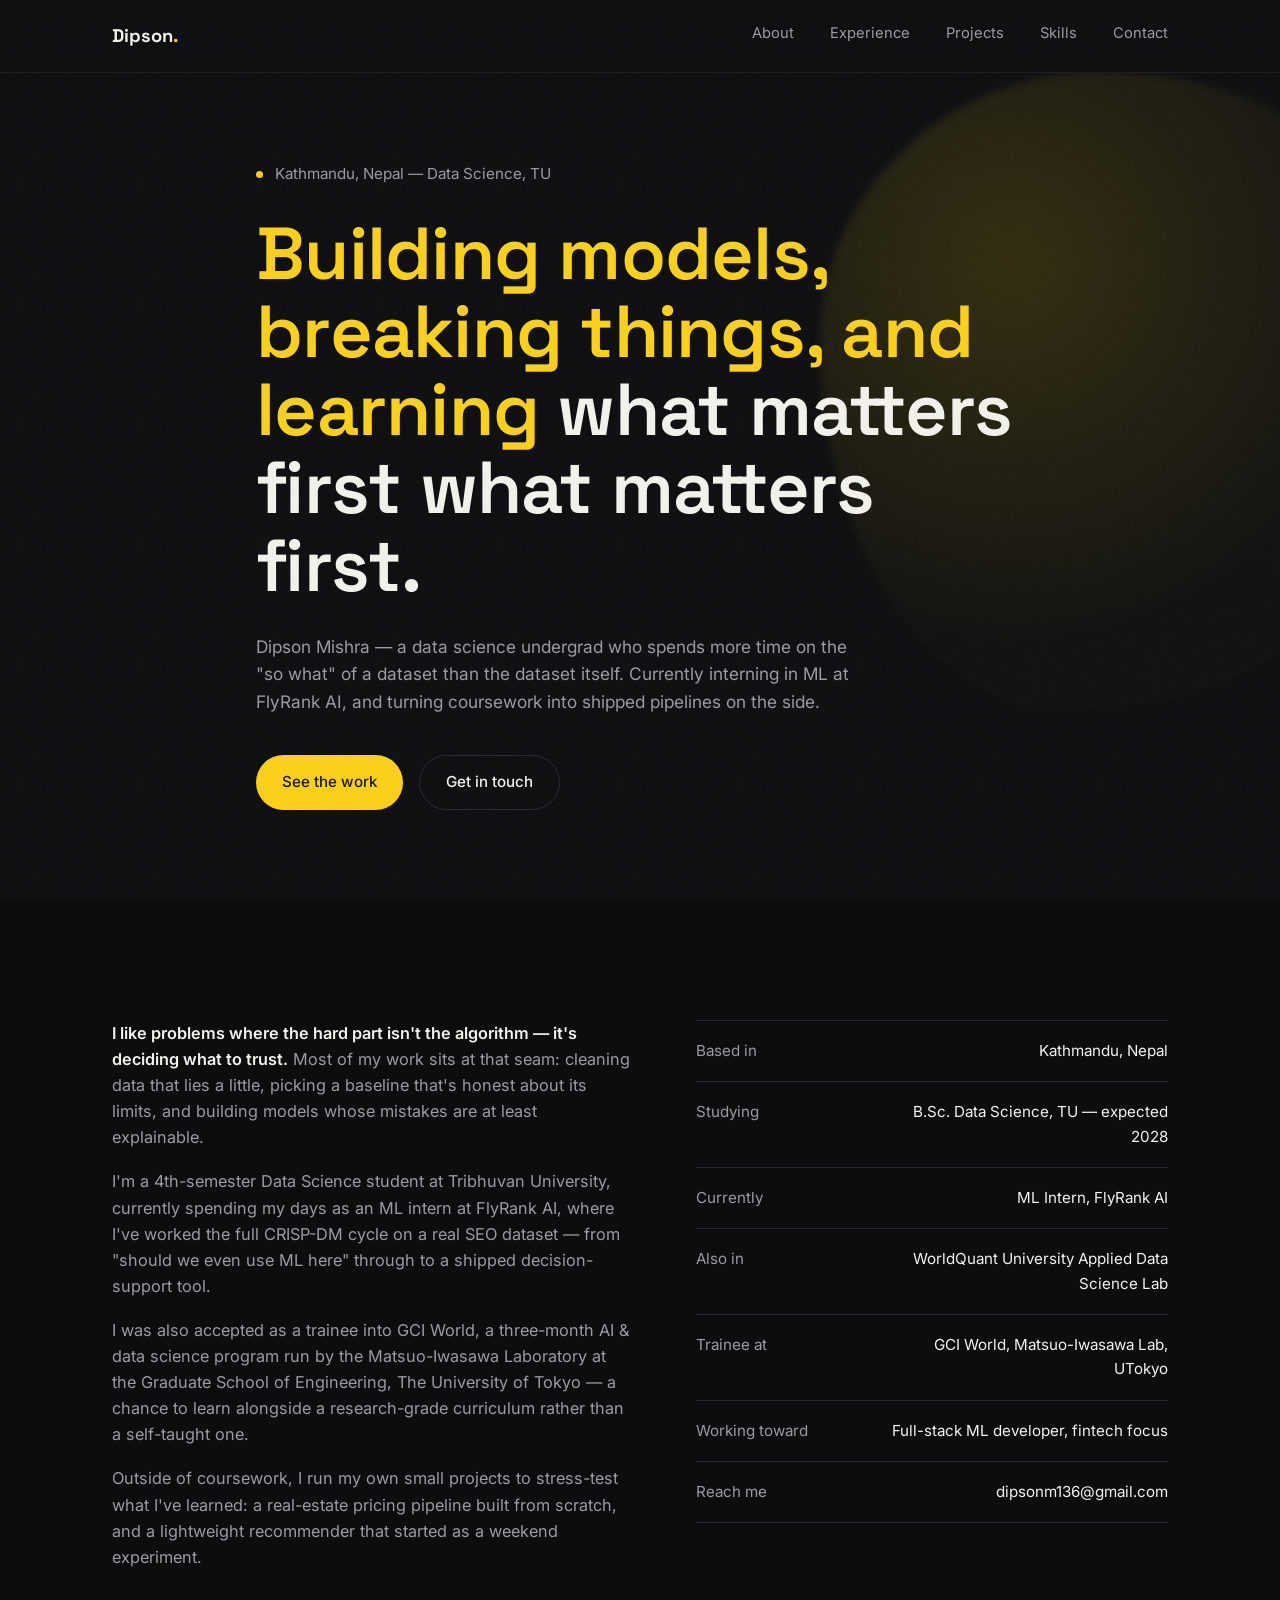
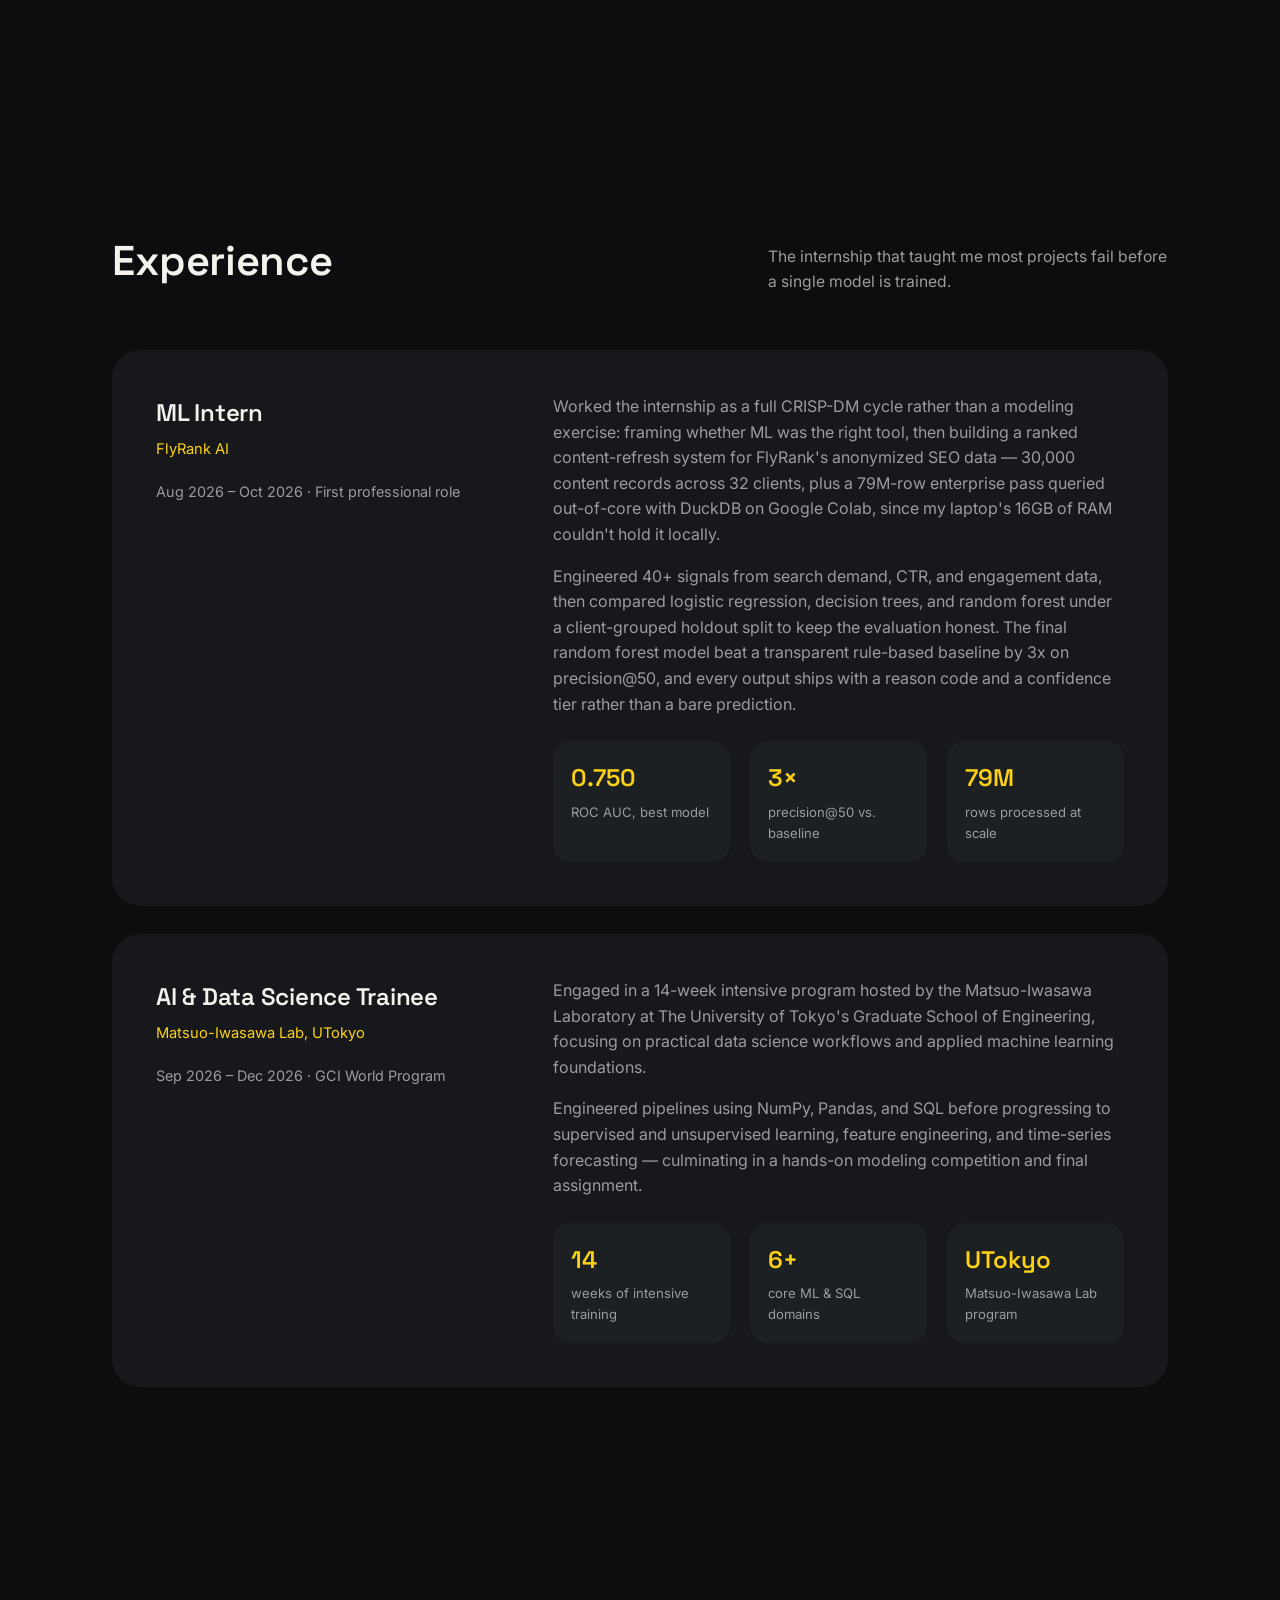
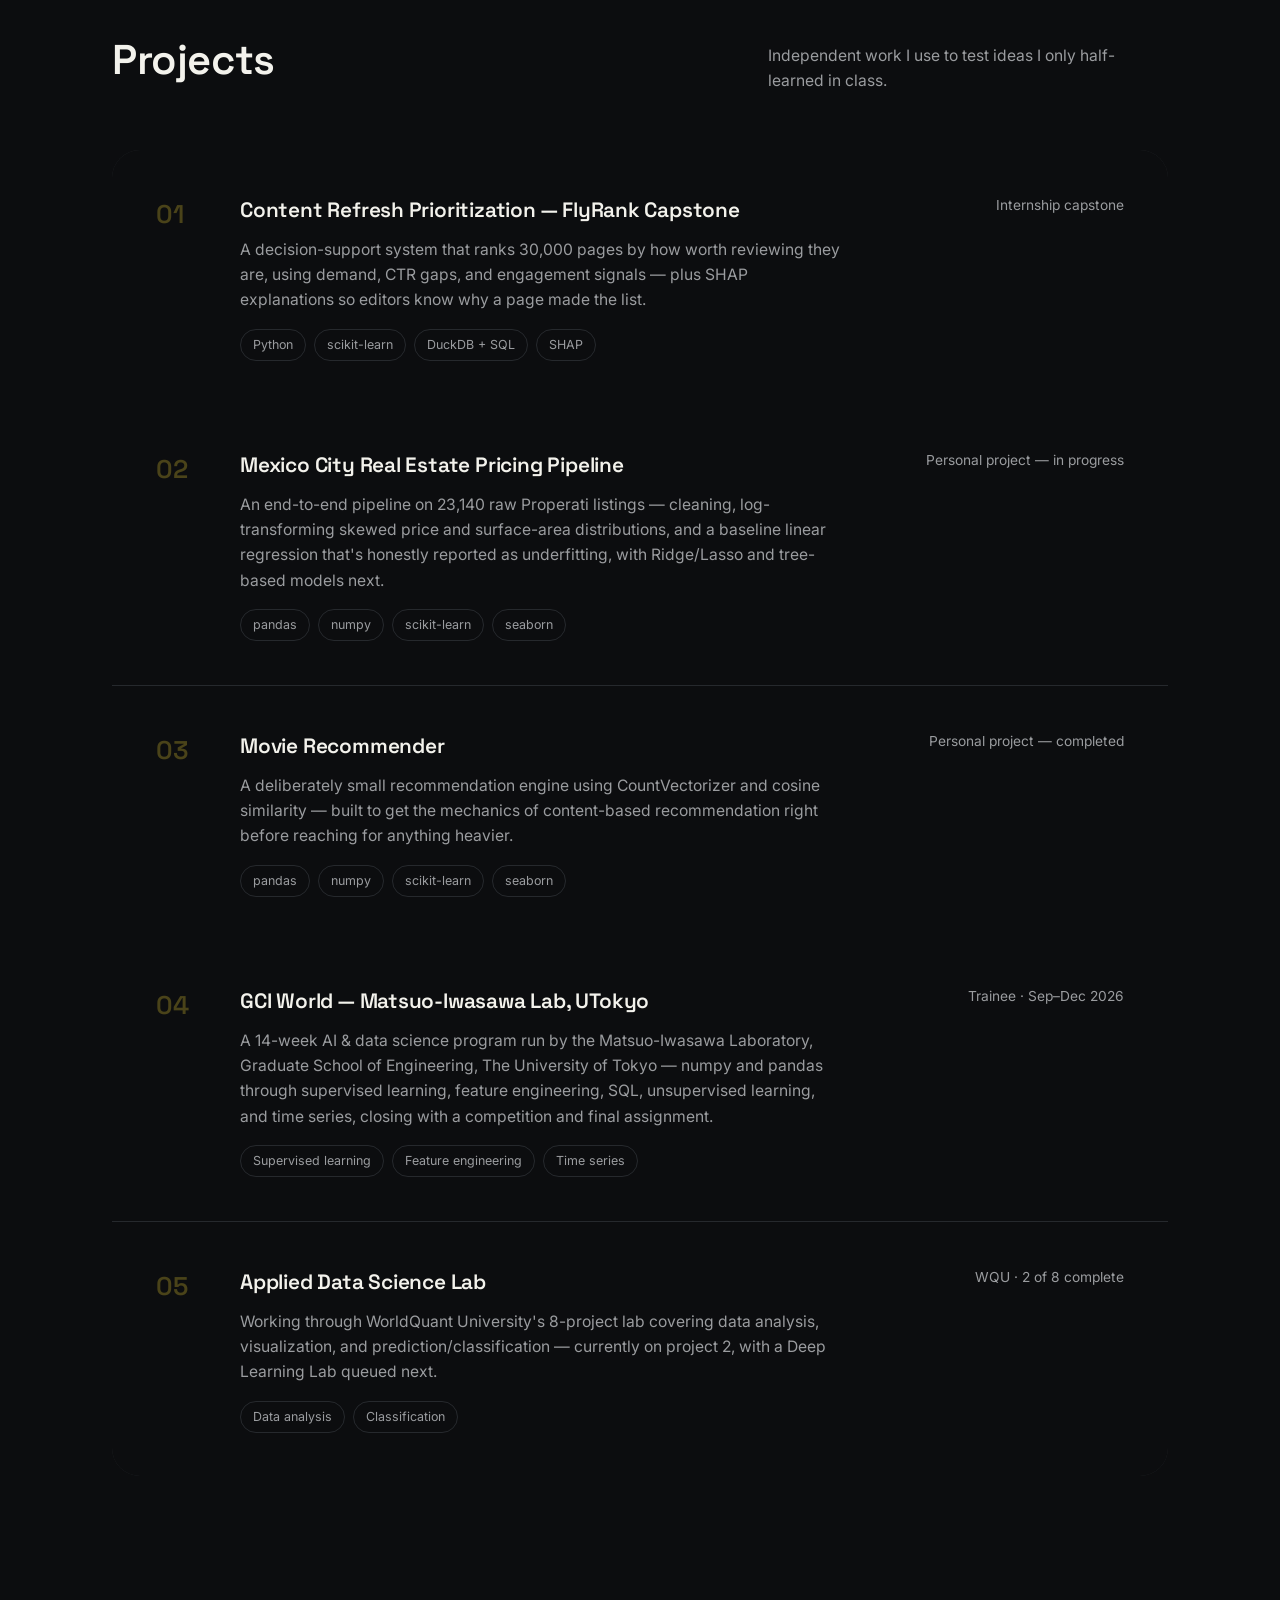
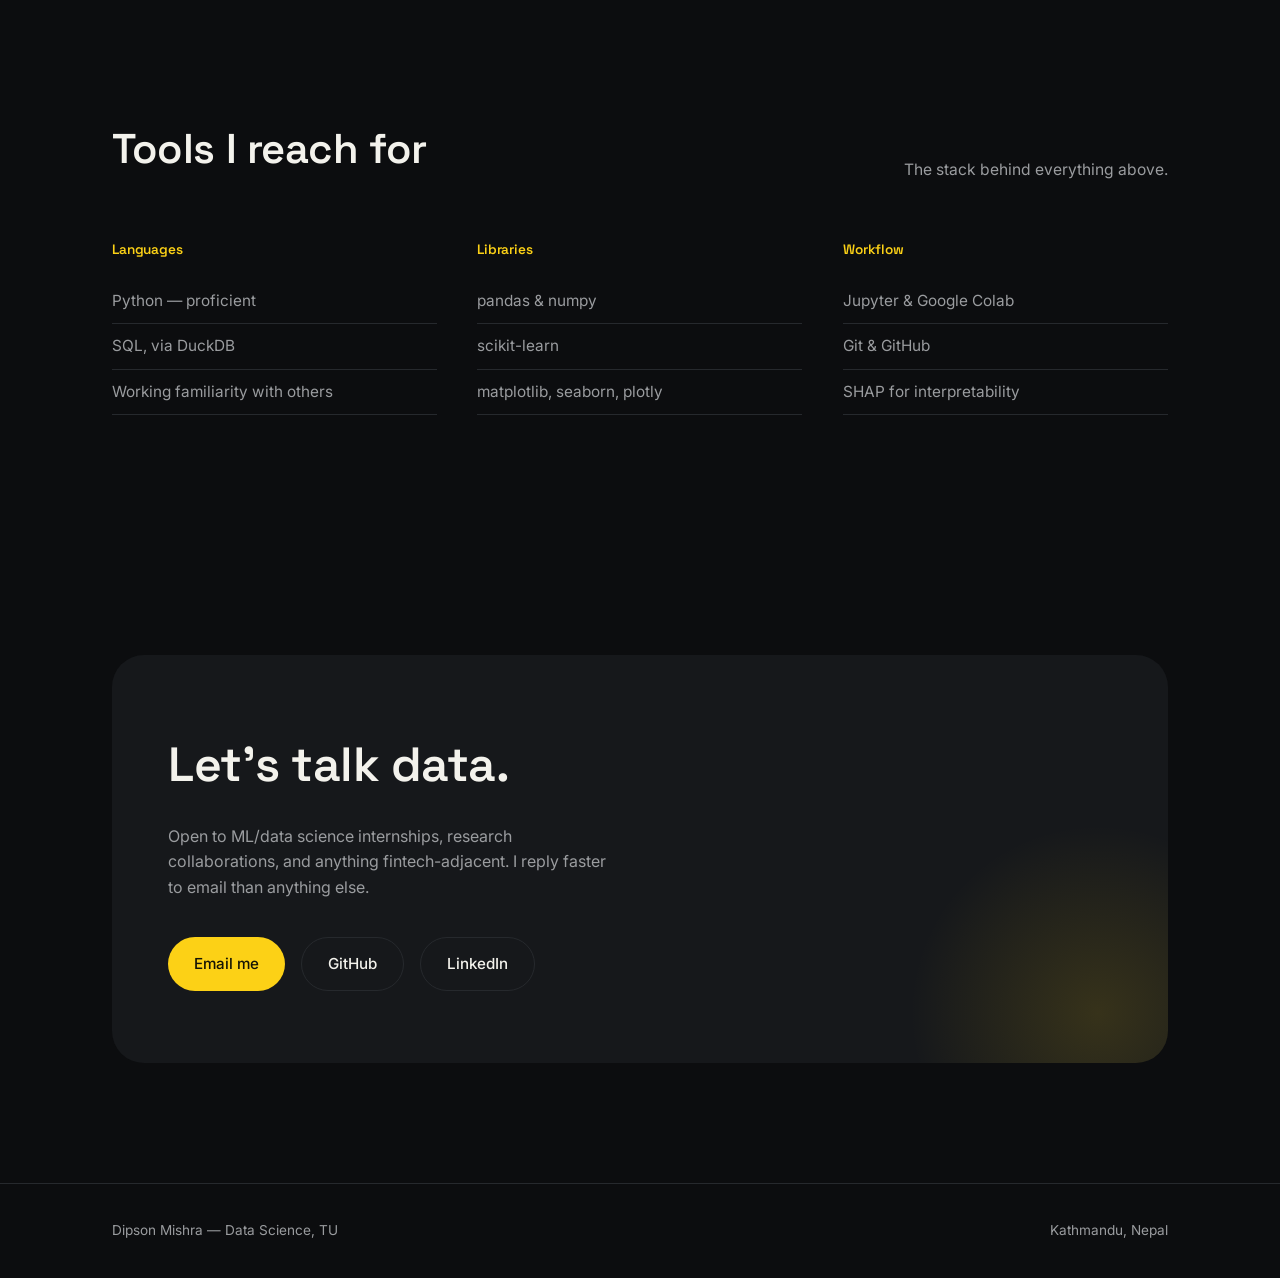
==== commit fe131bcd: "Update index.html" ====
--- a/index.html
+++ b/index.html
@@ -28,7 +28,7 @@
   <div class="hero-blob"></div>
   <div class="wrap hero-inner">
     <div class="eyebrow-line hero-in" style="--d:0ms;"><span class="dot"></span>Kathmandu, Nepal — Data Science, TU </div>
-    <h1 class="hero-in" style="--d:120ms;">I build the model that decides <em>what matters first.</em></h1>
+    <h1 class="hero-in" style="--d:120ms;"><em>Building models, breaking things, and learning</em> what matters first what matters first.</h1>
     <p class="hero-in" style="--d:280ms;">Dipson Mishra — a data science undergrad who spends more time on the "so what" of a dataset than the dataset itself. Currently interning in ML at FlyRank AI, and turning coursework into shipped pipelines on the side.</p>
     <div class="cta-row hero-in" style="--d:400ms;">
       <a class="btn btn-primary" href="#projects">See the work</a>
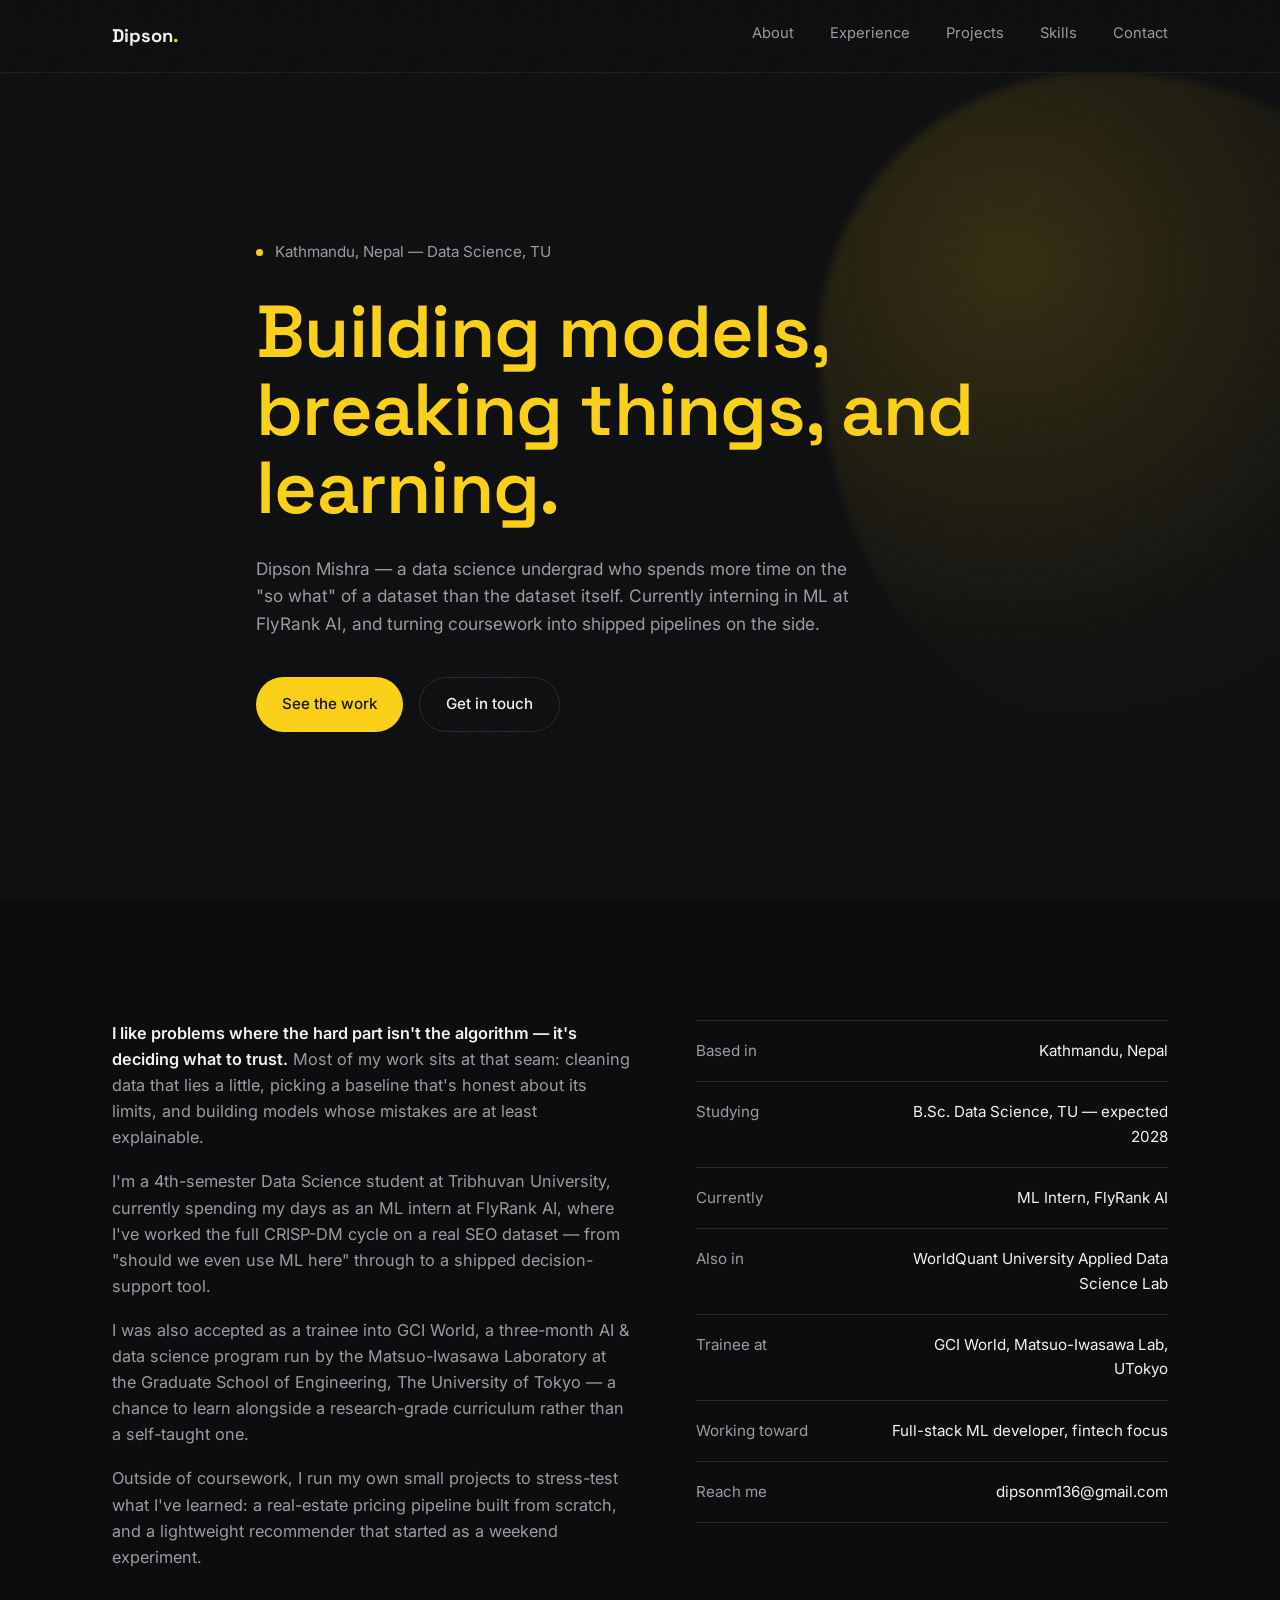
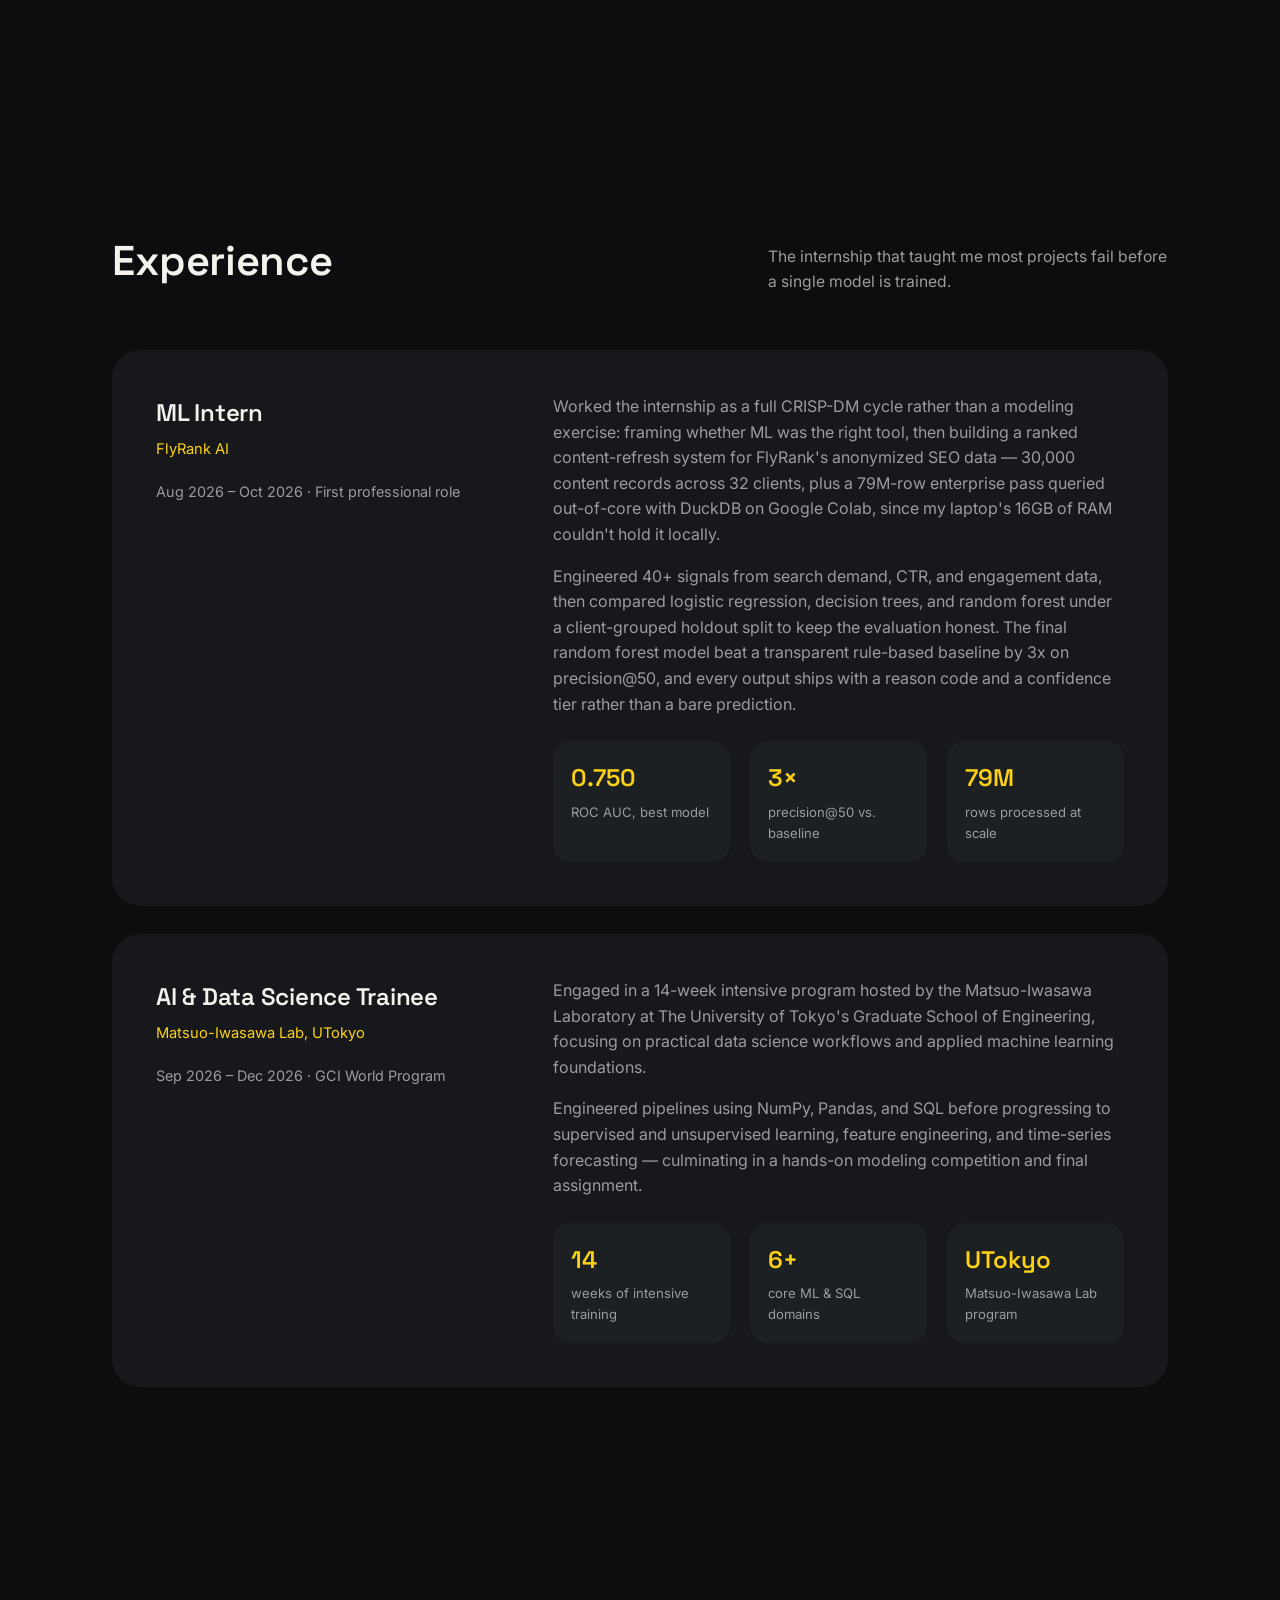
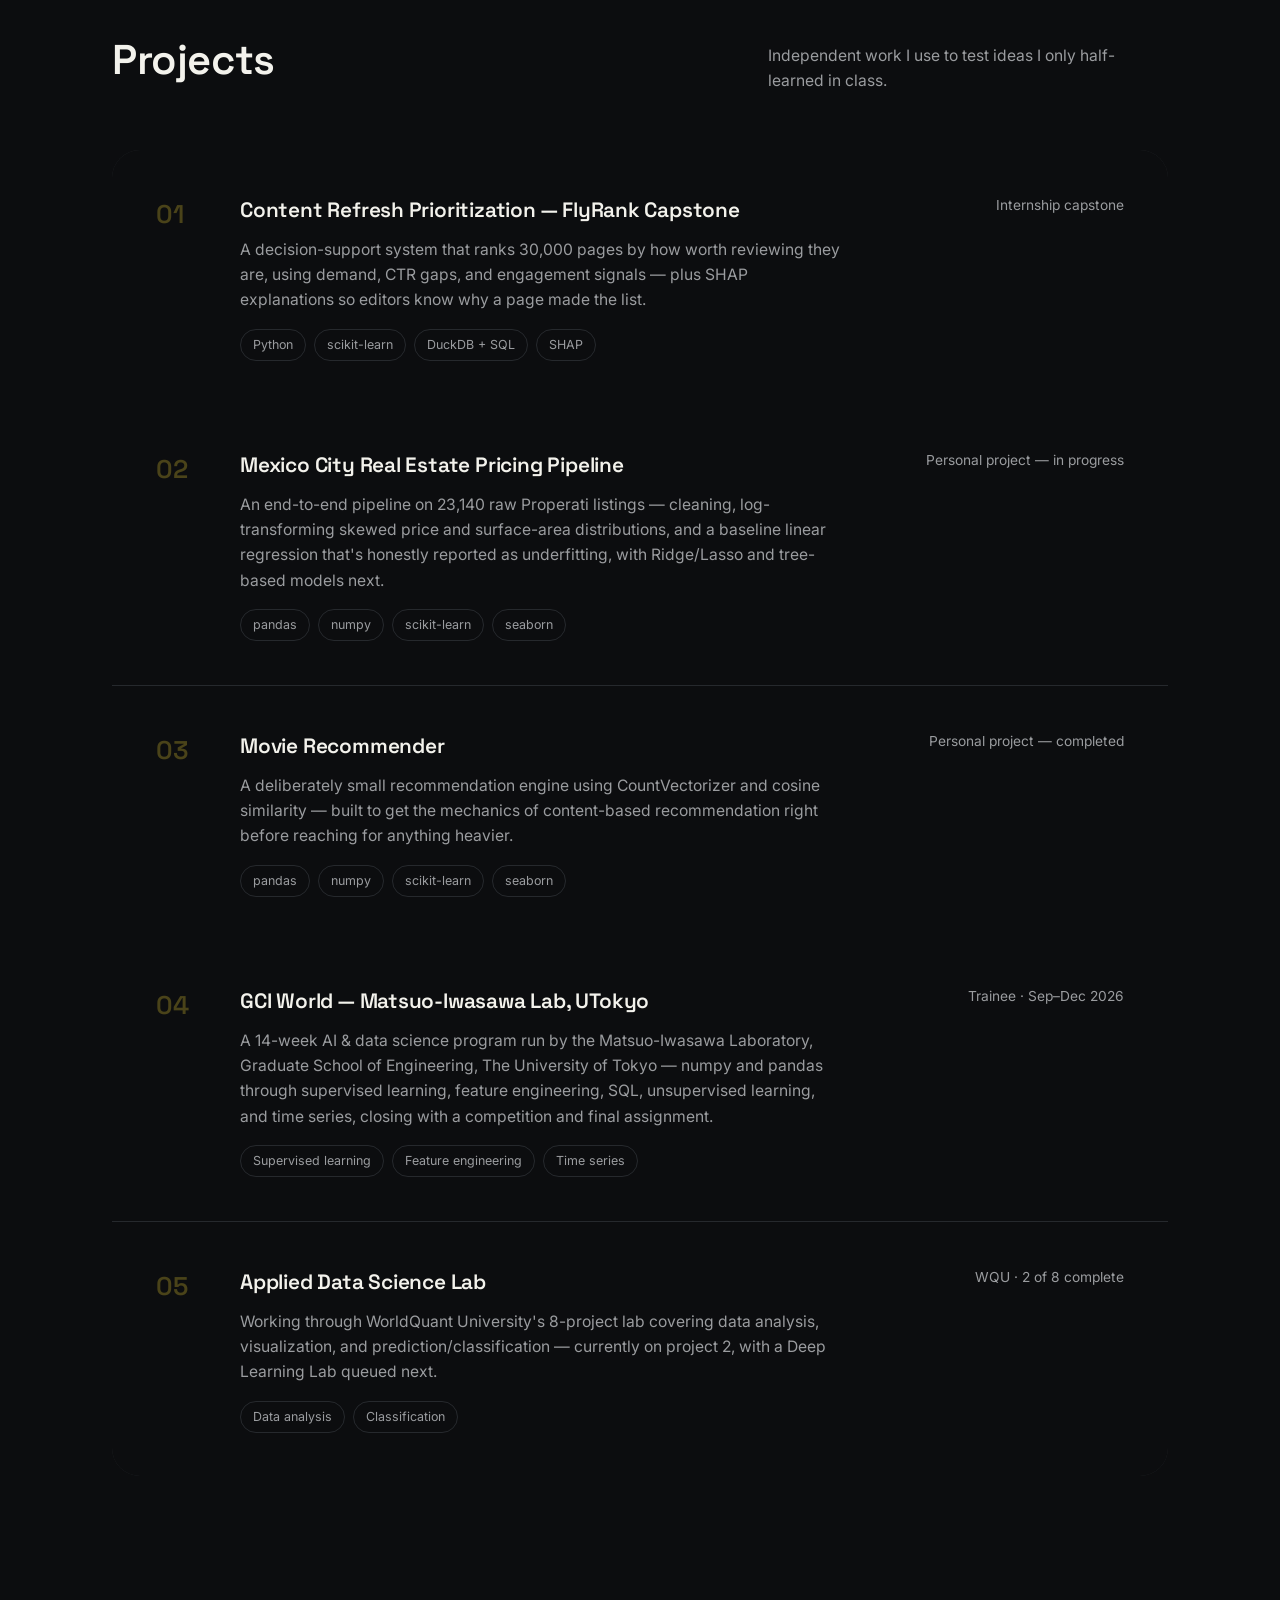
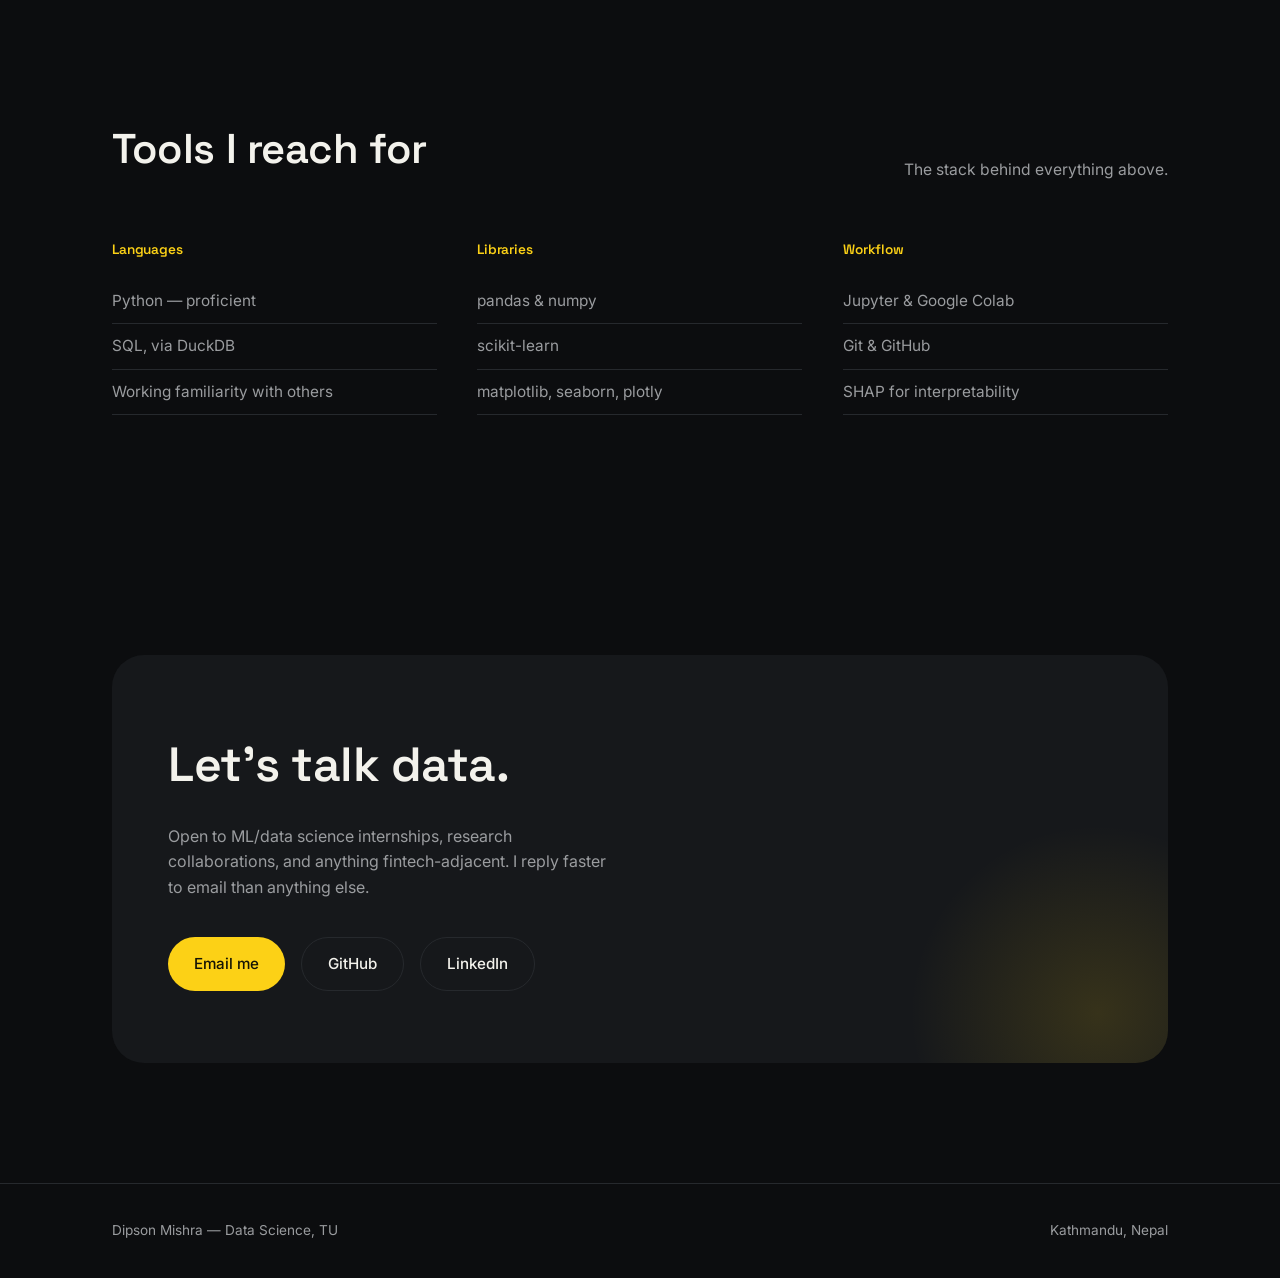
==== commit 765ca3d9: "Update index.html" ====
--- a/index.html
+++ b/index.html
@@ -28,7 +28,7 @@
   <div class="hero-blob"></div>
   <div class="wrap hero-inner">
     <div class="eyebrow-line hero-in" style="--d:0ms;"><span class="dot"></span>Kathmandu, Nepal — Data Science, TU </div>
-    <h1 class="hero-in" style="--d:120ms;"><em>Building models, breaking things, and learning</em> what matters first what matters first.</h1>
+    <h1 class="hero-in" style="--d:120ms;"><em>Building models, breaking things, and learning.</em></h1>
     <p class="hero-in" style="--d:280ms;">Dipson Mishra — a data science undergrad who spends more time on the "so what" of a dataset than the dataset itself. Currently interning in ML at FlyRank AI, and turning coursework into shipped pipelines on the side.</p>
     <div class="cta-row hero-in" style="--d:400ms;">
       <a class="btn btn-primary" href="#projects">See the work</a>
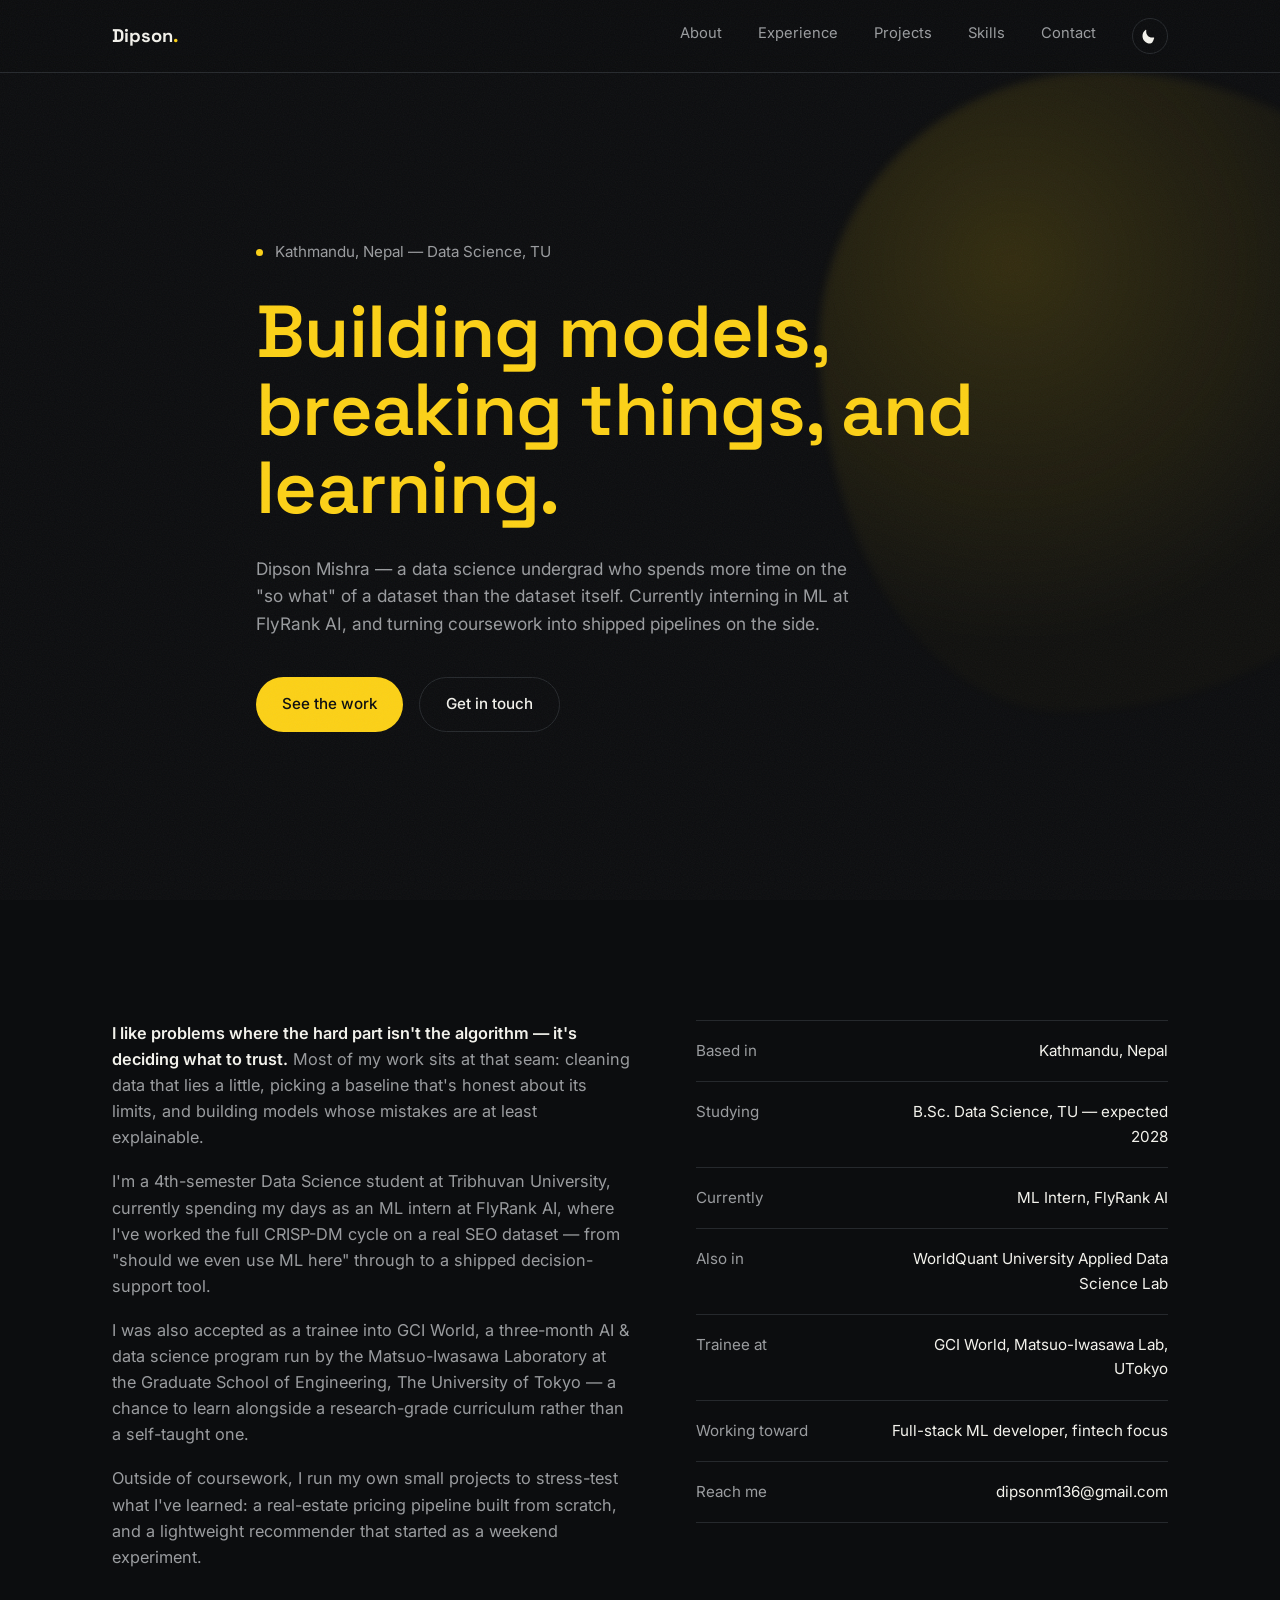
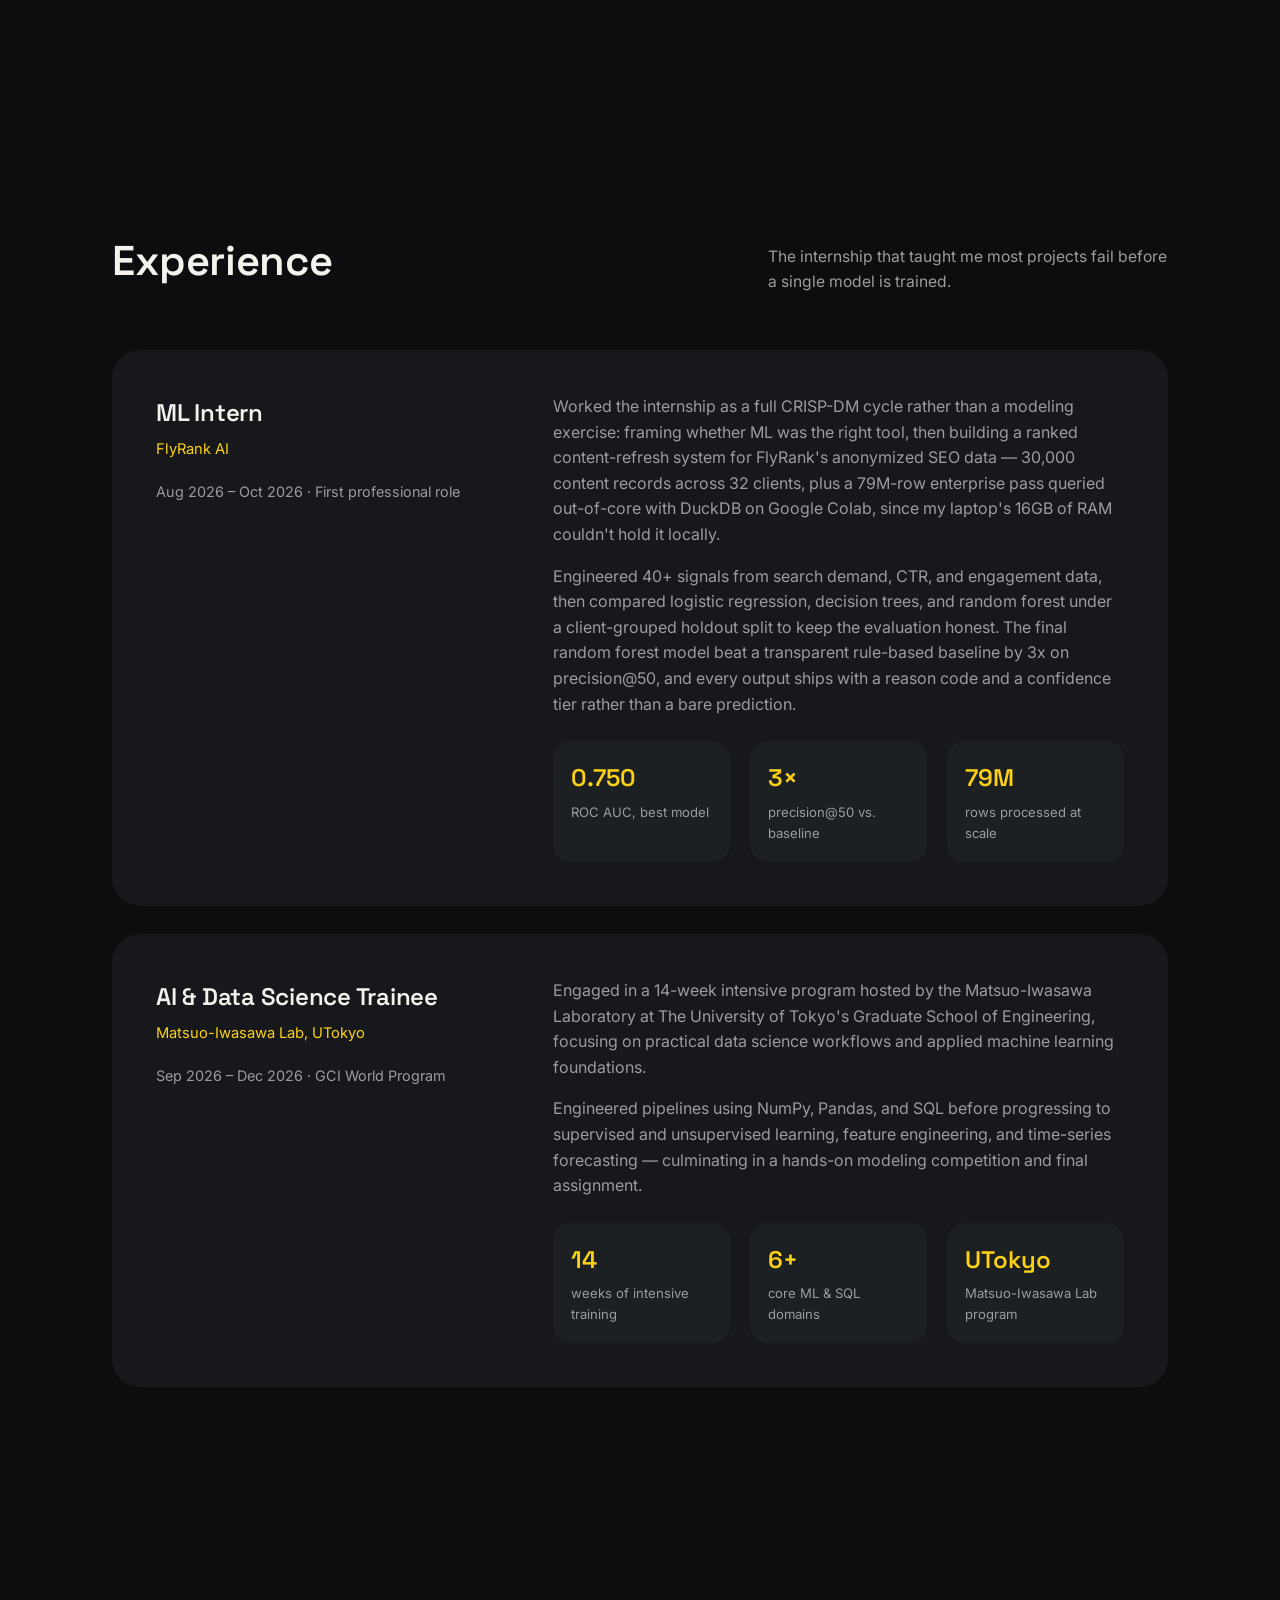
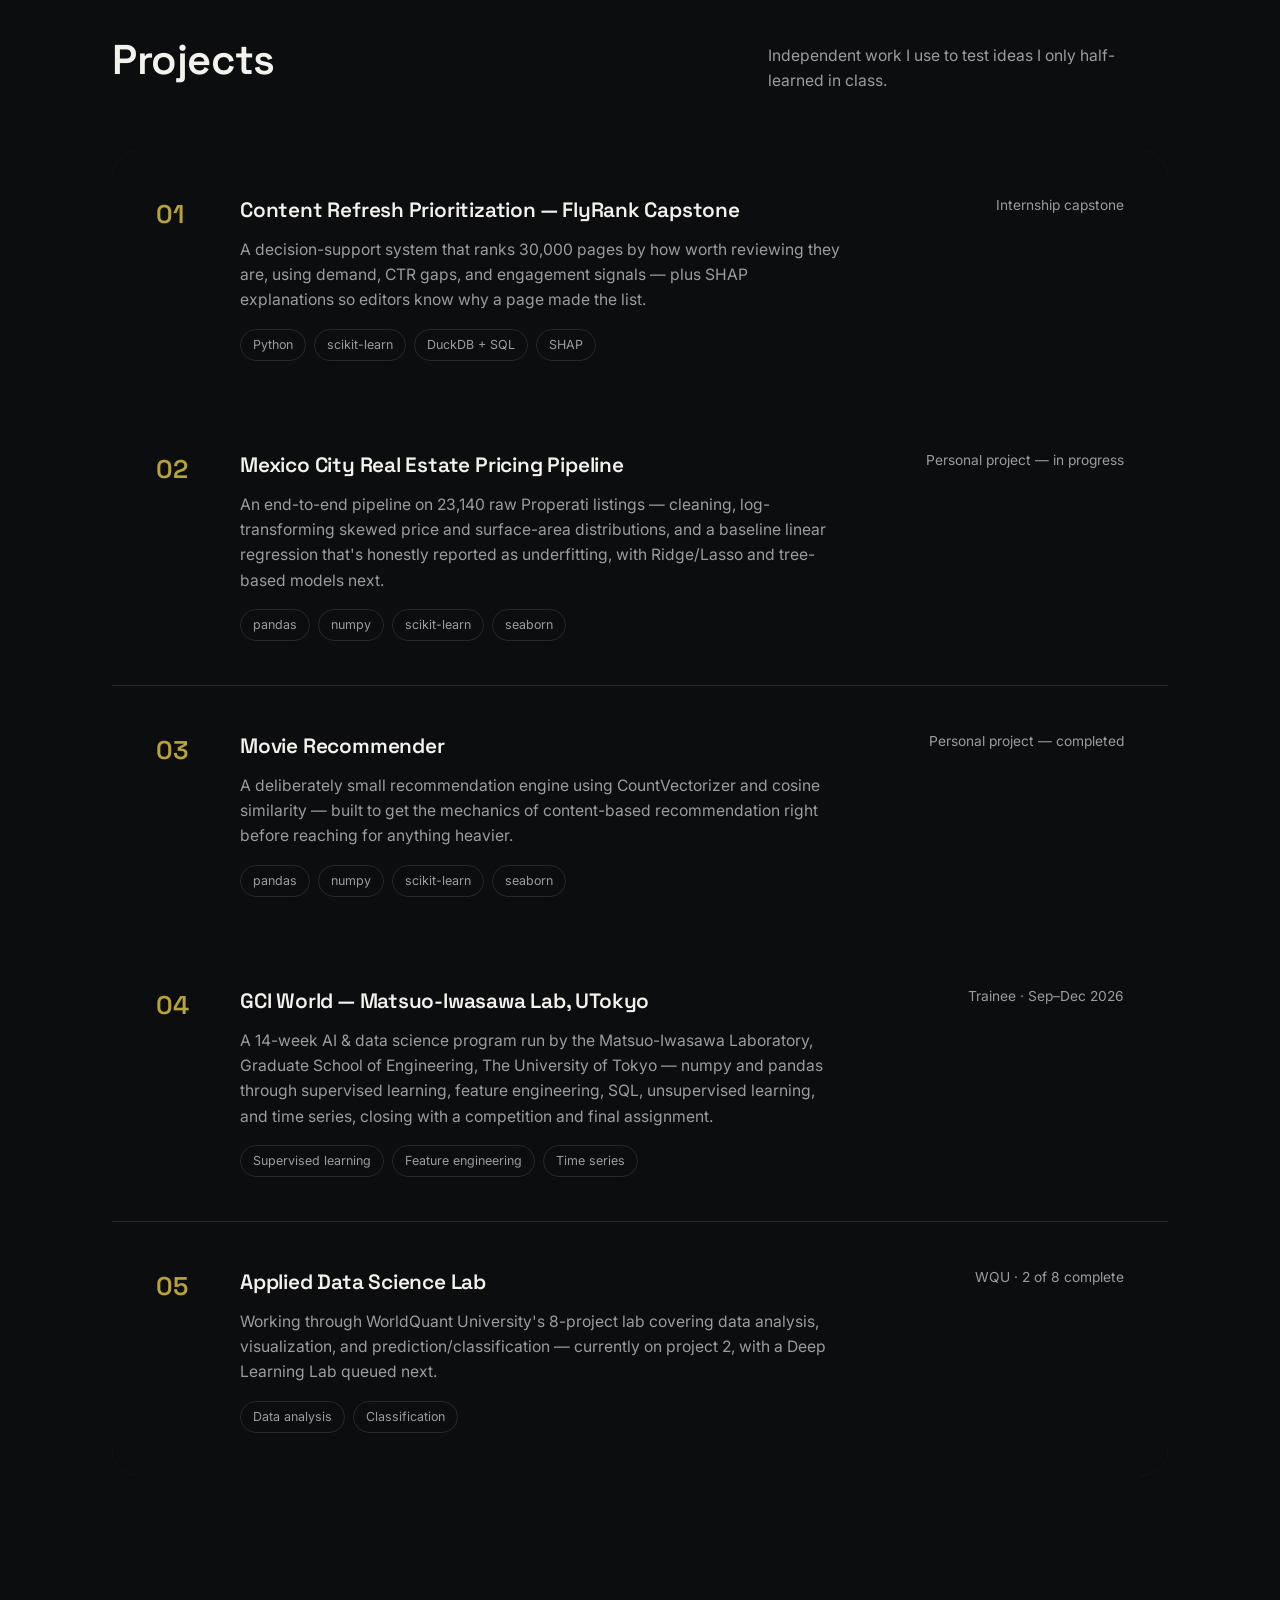
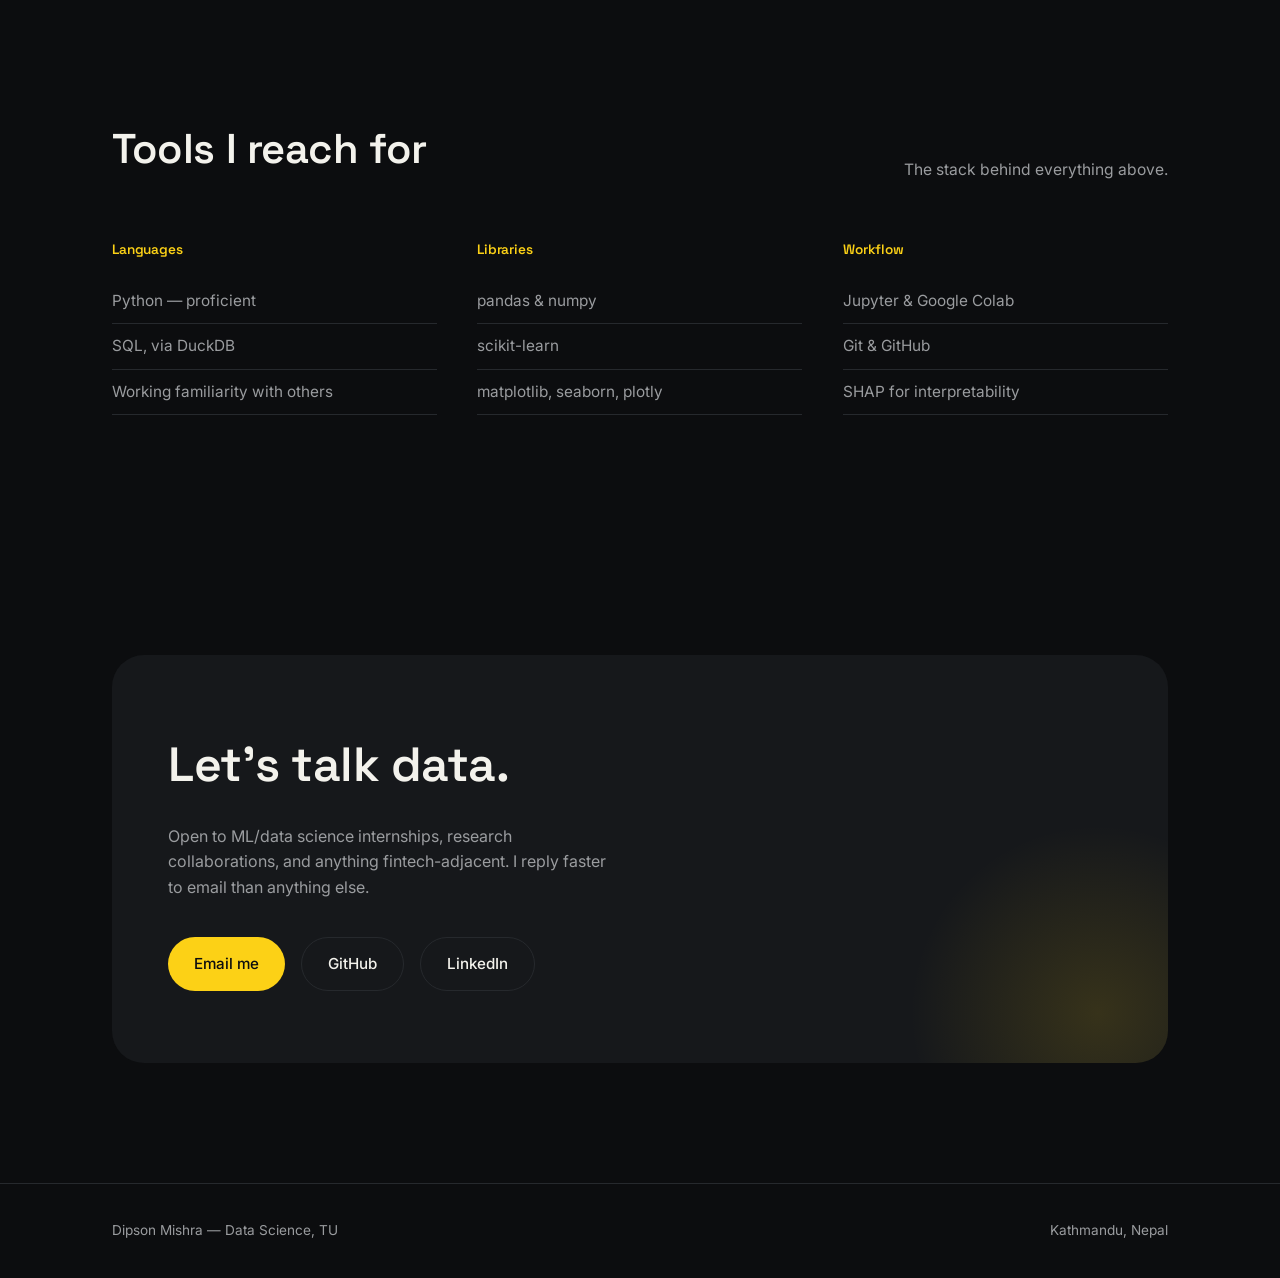
==== commit 8d1aaceb: "toggle" ====
--- a/index.html
+++ b/index.html
@@ -7,6 +7,18 @@
 <link rel="preconnect" href="https://fonts.googleapis.com">
 <link rel="preconnect" href="https://fonts.gstatic.com" crossorigin>
 <link href="https://fonts.googleapis.com/css2?family=Space+Grotesk:wght@400;500;600;700&family=Inter:wght@400;500;600&display=swap" rel="stylesheet">
+<script>
+  (function() {
+    try {
+      const savedTheme = localStorage.getItem('theme');
+      if (savedTheme === 'light') {
+        document.documentElement.classList.add('light-mode');
+      }
+    } catch (error) {
+      // Keep the default dark theme if storage is unavailable.
+    }
+  })();
+</script>
 <link rel="stylesheet" href="portfolio.css">
 </head>
 <body>
@@ -14,12 +26,18 @@
 <nav>
   <div class="wrap">
     <a href="#top" class="logo">Dipson<span>.</span></a>
-    <div class="navlinks">
-      <a href="#about">About</a>
-      <a href="#experience">Experience</a>
-      <a href="#projects">Projects</a>
-      <a href="#skills">Skills</a>
-      <a href="#contact">Contact</a>
+    <div class="nav-right">
+      <div class="navlinks">
+        <a href="#about">About</a>
+        <a href="#experience">Experience</a>
+        <a href="#projects">Projects</a>
+        <a href="#skills">Skills</a>
+        <a href="#contact">Contact</a>
+      </div>
+      <button id="theme-toggle" class="theme-toggle" type="button" aria-label="Switch to light theme" aria-pressed="false" title="Switch to light theme">
+        <svg class="sun-icon" viewBox="0 0 24 24"><path d="M12 7c-2.76 0-5 2.24-5 5s2.24 5 5 5 5-2.24 5-5-2.24-5-5-5zM2 13h2c.55 0 1-.45 1-1s-.45-1-1-1H2c-.55 0-1 .45-1 1s.45 1 1 1zm18 0h2c.55 0 1-.45 1-1s-.45-1-1-1h-2c-.55 0-1 .45-1 1s.45 1 1 1zM11 2v2c0 .55.45 1 1 1s1-.45 1-1V2c0-.55-.45-1-1-1s-1 .45-1 1zm0 18v2c0 .55.45 1 1 1s1-.45 1-1v-2c0-.55-.45-1-1-1s-1 .45-1 1zM5.99 4.58c-.39-.39-1.03-.39-1.41 0s-.39 1.03 0 1.41l1.06 1.06c.39.39 1.03.39 1.41 0s.39-1.03 0-1.41L5.99 4.58zm12.37 12.37c-.39-.39-1.03-.39-1.41 0s-.39 1.03 0 1.41l1.06 1.06c.39.39 1.03.39 1.41 0s.39-1.03 0-1.41l-1.06-1.06zm1.06-10.96c.39-.39.39-1.03 0-1.41s-1.03-.39-1.41 0l-1.06 1.06c-.39.39-.39 1.03 0 1.41s1.03.39 1.41 0l1.06-1.06zM7.05 18.36c.39-.39.39-1.03 0-1.41s-1.03-.39-1.41 0l-1.06 1.06c-.39.39-.39 1.03 0 1.41s1.03.39 1.41 0l1.06-1.06z"/></svg>
+        <svg class="moon-icon" viewBox="0 0 24 24"><path d="M12.12 22C6.54 22 2 17.46 2 11.88c0-3.13 1.46-6.05 3.99-7.93.5-.37 1.2.06 1.08.68-.46 2.38.16 4.81 1.7 6.64 1.54 1.83 3.73 2.89 6 2.89.65 0 1.3-.08 1.94-.23.63-.15 1.15.52.79 1.05C15.93 20.35 14.1 22 12.12 22z"/></svg>
+      </button>
     </div>
   </div>
 </nav>
--- a/portfolio.css
+++ b/portfolio.css
@@ -6,7 +6,24 @@
     --ink-dim:#9a9c9f;
     --yellow:#fcd116;
     --yellow-dim:#4a4319;
+    --index:#b8a33b;
     --line:#26292d;
+    --nav-bg:rgba(12,13,15,0.72);
+    --interactive-surface:#22262b;
+  }
+
+  :root.light-mode {
+    --bg: #f9fafb;
+    --surface: #ffffff;
+    --surface-2: #f3f4f6;
+    --ink: #111827;
+    --ink-dim: #4b5563;
+    --yellow: #d97706;
+    --yellow-dim: #fef3c7;
+    --index: #9a6700;
+    --line: #e5e7eb;
+    --nav-bg: rgba(249,250,251,0.72);
+    --interactive-surface: #fff3d6;
   }
   *{box-sizing:border-box; margin:0; padding:0;}
   html{scroll-behavior:smooth;}
@@ -18,6 +35,7 @@
     line-height:1.6;
     overflow-x:hidden;
     position:relative;
+    transition: background 0.3s ease, color 0.3s ease;
   }
   body.is-ready{ animation:body-in 1.1s var(--ease-soft); }
   @keyframes body-in{ from{ opacity:0; } to{ opacity:1; } }
@@ -72,9 +90,10 @@
   nav{
     position:fixed; top:0; left:0; right:0;
     z-index:100;
-    background:rgba(12,13,15,0.72);
+    background:var(--nav-bg);
     backdrop-filter:blur(10px);
-    border-bottom:1px solid rgba(255,255,255,0.06);
+    border-bottom:1px solid var(--line);
+    transition: background 0.3s ease, border-color 0.3s ease;
   }
   nav .wrap{
     display:flex; align-items:center; justify-content:space-between;
@@ -82,6 +101,7 @@
   }
   .logo{font-family:'Space Grotesk'; font-weight:700; font-size:1.15rem;}
   .logo span{color:var(--yellow);}
+  .nav-right{display:flex; align-items:center; gap:36px;}
   .navlinks{display:flex; gap:36px; font-size:0.92rem; color:var(--ink-dim);}
   .navlinks a{
     position:relative; display:inline-block; padding-bottom:4px;
@@ -95,6 +115,33 @@
   }
   .navlinks a:hover{color:var(--ink);}
   .navlinks a:hover::after{ transform:scaleX(1); transform-origin:left; }
+
+  .theme-toggle {
+    background: none;
+    border: 1px solid var(--line);
+    color: var(--ink);
+    cursor: pointer;
+    padding: 8px;
+    border-radius: 50%;
+    display: flex;
+    align-items: center;
+    justify-content: center;
+    transition: all 0.3s var(--ease);
+  }
+  .theme-toggle:hover {
+    border-color: var(--yellow);
+    color: var(--yellow);
+    transform: rotate(15deg);
+  }
+  .theme-toggle svg {
+    width: 18px;
+    height: 18px;
+    fill: currentColor;
+  }
+  .theme-toggle .sun-icon { display: none; }
+  :root.light-mode .theme-toggle .moon-icon { display: none; }
+  :root.light-mode .theme-toggle .sun-icon { display: block; }
+
   @media (max-width:720px){ .navlinks{display:none;} }
 
   /* ---------- hero ---------- */
@@ -150,7 +197,7 @@
     transition:transform .6s var(--ease-soft), background .5s var(--ease-soft), color .5s var(--ease-soft), box-shadow .6s var(--ease-soft), border-color .5s var(--ease-soft);
   }
   .btn-primary{
-    background:var(--yellow); color:#141405;
+    background:var(--yellow); color:var(--bg);
   }
   .btn-primary:hover{ transform:translateY(-3px); box-shadow:0 18px 40px -12px rgba(252,209,22,0.45); }
   .btn-ghost{
@@ -193,6 +240,7 @@
     border-radius:28px;
     padding:44px;
     display:grid; grid-template-columns:1fr 1.6fr; gap:40px;
+    transition: background 0.3s ease;
   }
   .exp-card + .exp-card{margin-top:28px;}
   @media (max-width:840px){ .exp-card{grid-template-columns:1fr; padding:32px;} }
@@ -209,7 +257,7 @@
     background:var(--surface-2); border-radius:18px; padding:18px;
     transition:transform .6s var(--ease-soft), background .6s var(--ease-soft);
   }
-  .stat:hover{ transform:translateY(-4px); background:#232629; }
+  .stat:hover{ transform:translateY(-4px); background:var(--interactive-surface); }
   .stat .num{font-family:'Space Grotesk'; font-size:1.5rem; color:var(--yellow); font-weight:600;}
   .stat .lbl{color:var(--ink-dim); font-size:0.82rem; margin-top:4px;}
 
@@ -221,10 +269,10 @@
     display:grid; grid-template-columns:56px 1fr auto; gap:28px; align-items:start;
     transition:background .7s var(--ease-soft), transform .7s var(--ease-soft);
   }
-  .project:hover{ background:var(--surface); transform:translateX(6px); }
+  .project:hover{ background:var(--interactive-surface); transform:translateX(6px); }
   @media (max-width:720px){ .project{grid-template-columns:1fr; gap:16px;} }
   .project .index{
-    font-family:'Space Grotesk'; color:var(--yellow-dim); font-size:1.6rem; font-weight:600;
+    font-family:'Space Grotesk'; color:var(--index); font-size:1.6rem; font-weight:600;
     transition:color .7s var(--ease-soft);
   }
   .project:hover .index{color:var(--yellow);}
@@ -259,6 +307,7 @@
     text-align:left;
     position:relative;
     overflow:hidden;
+    transition: background 0.3s ease;
   }
   @media (max-width:640px){ .contact{padding:44px 28px;} }
   .contact-blob{
@@ -277,6 +326,7 @@
     color:var(--ink-dim);
     font-size:0.85rem;
     display:flex; justify-content:space-between; flex-wrap:wrap; gap:12px;
+    transition: border-color 0.3s ease;
   }
 
   ::selection{background:var(--yellow); color:#141405;}
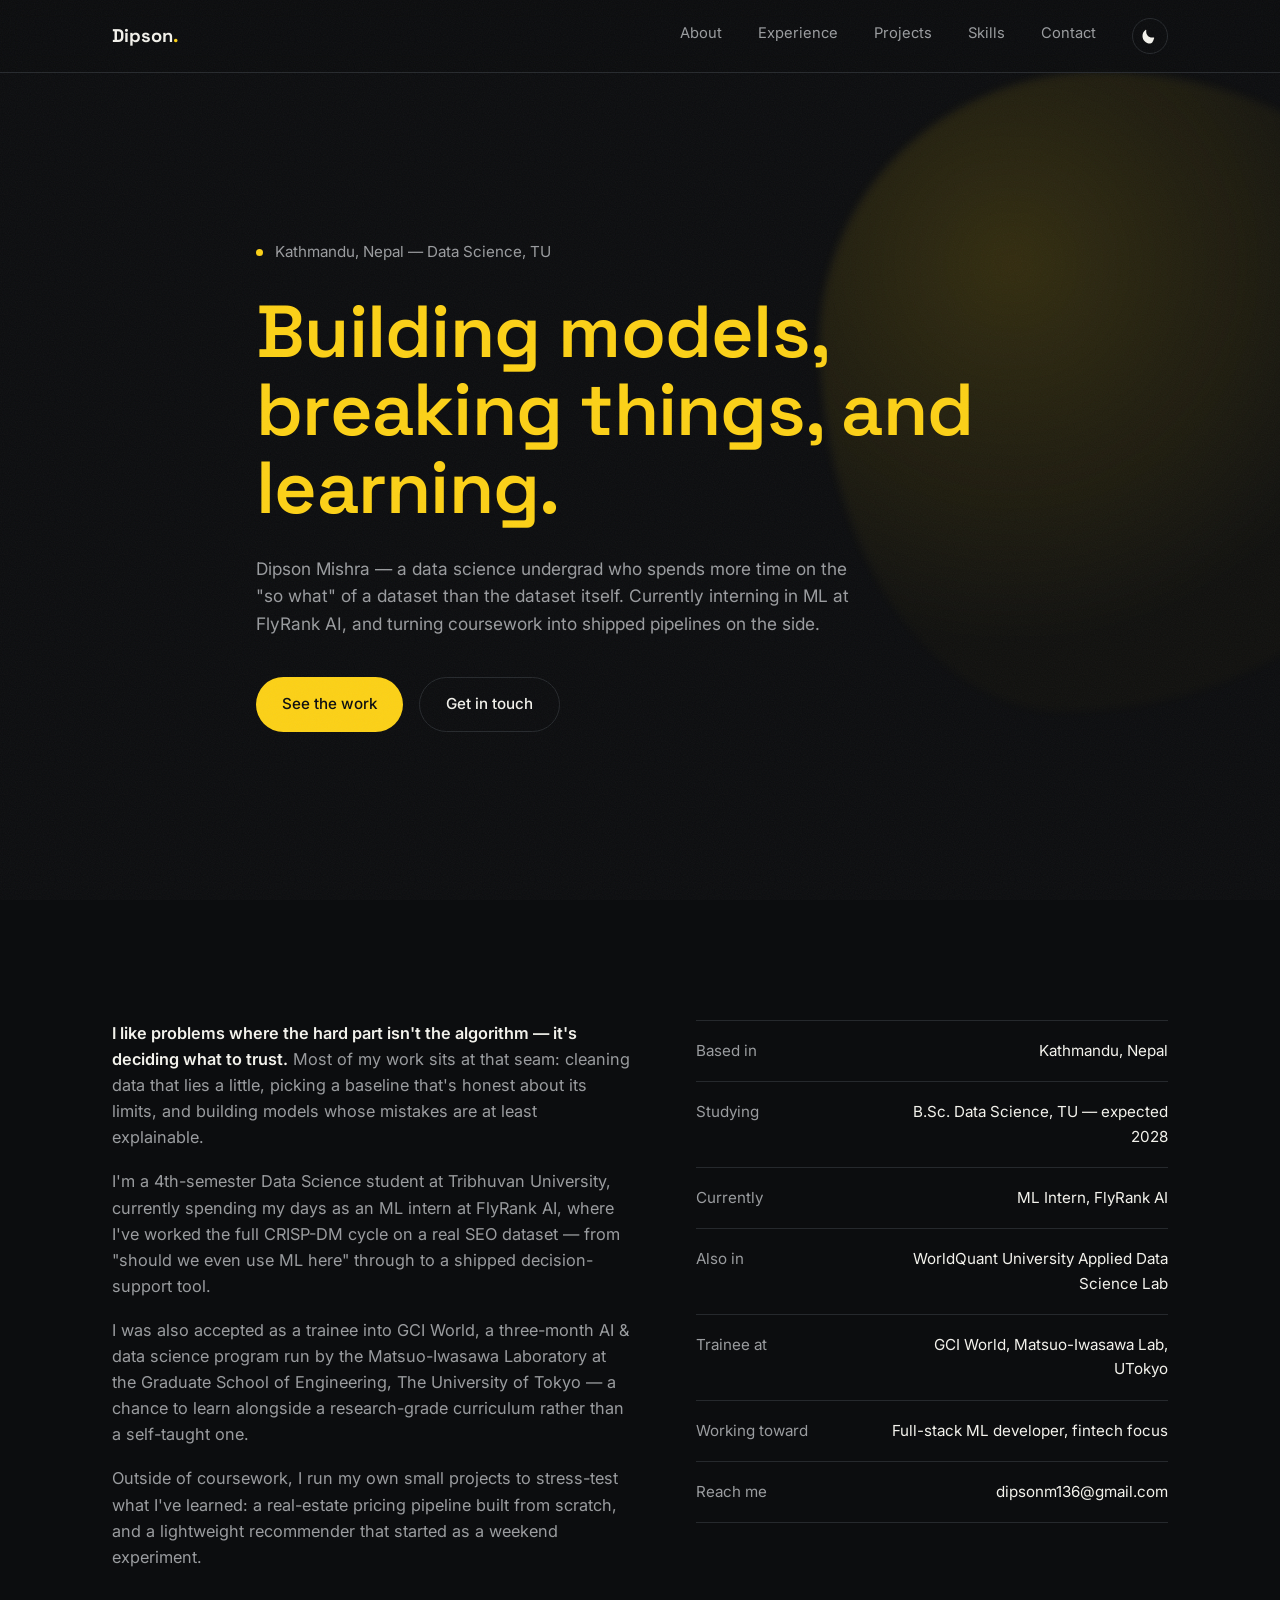
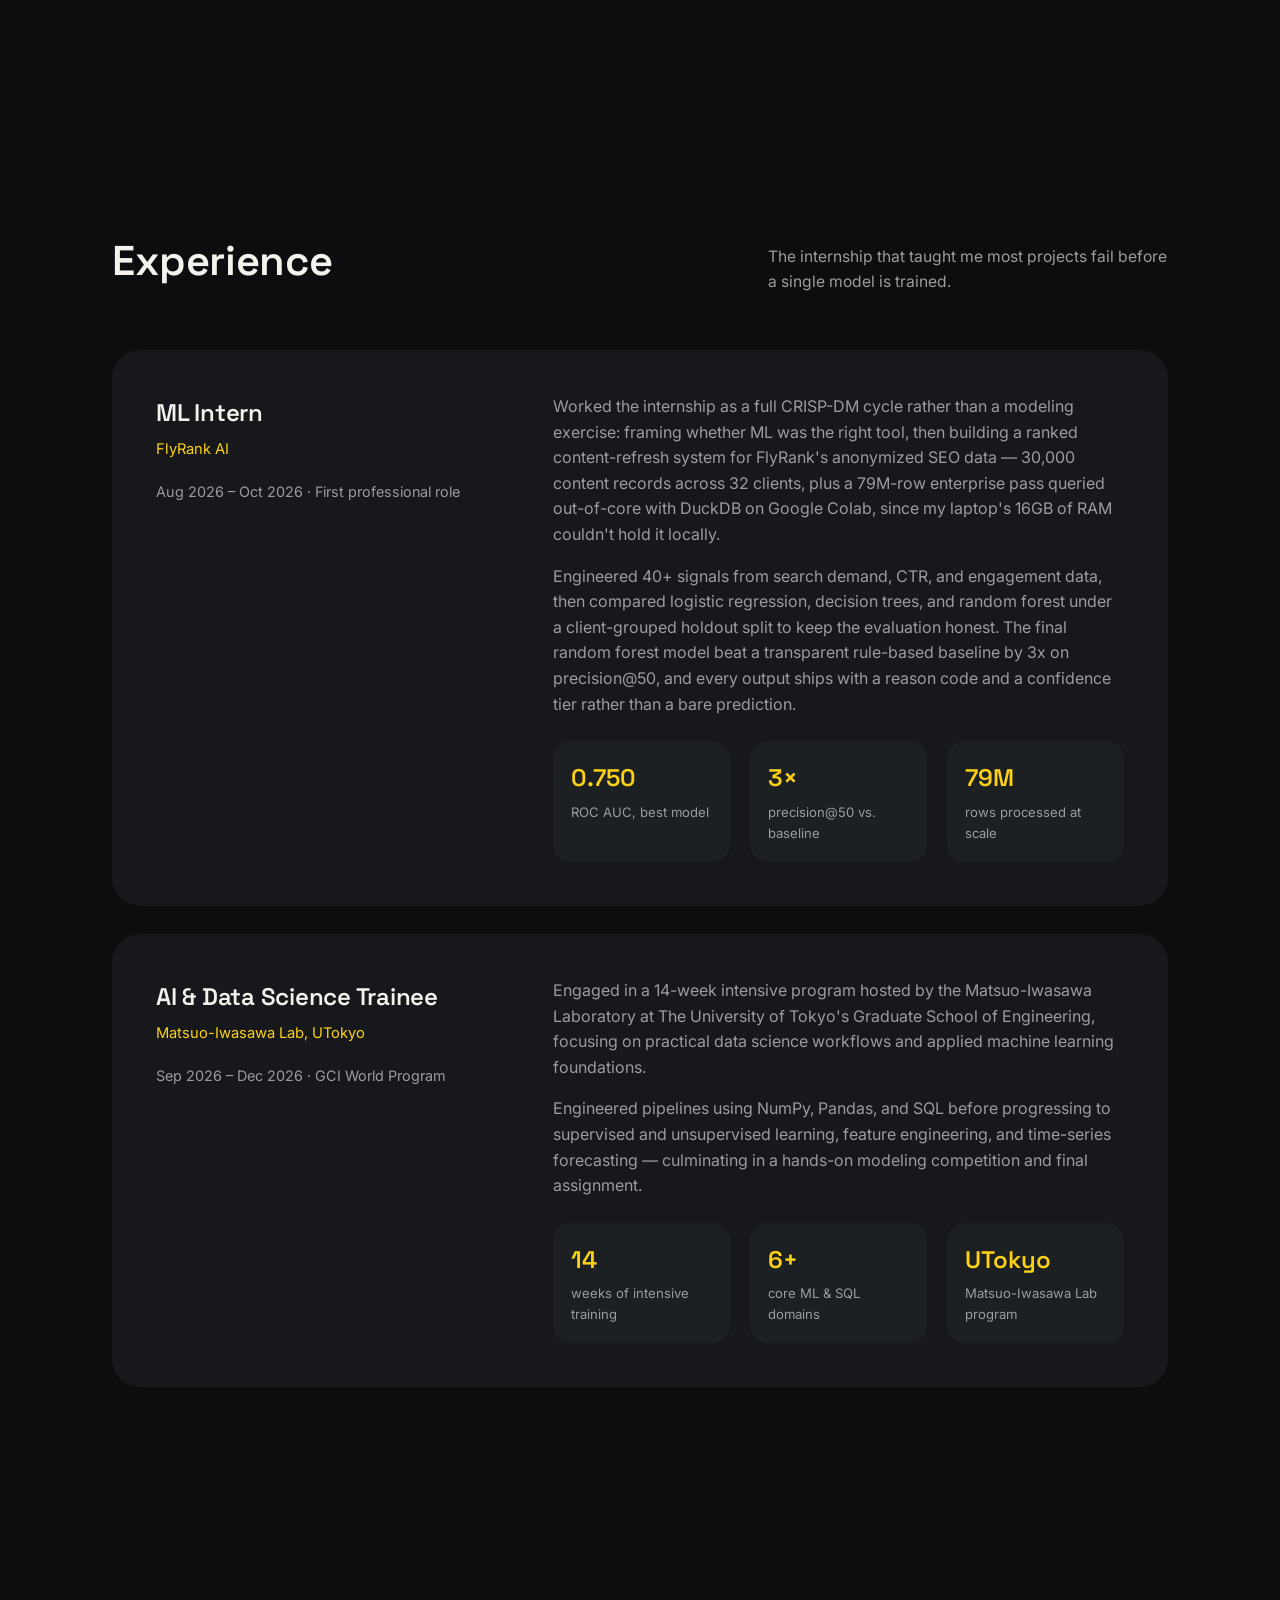
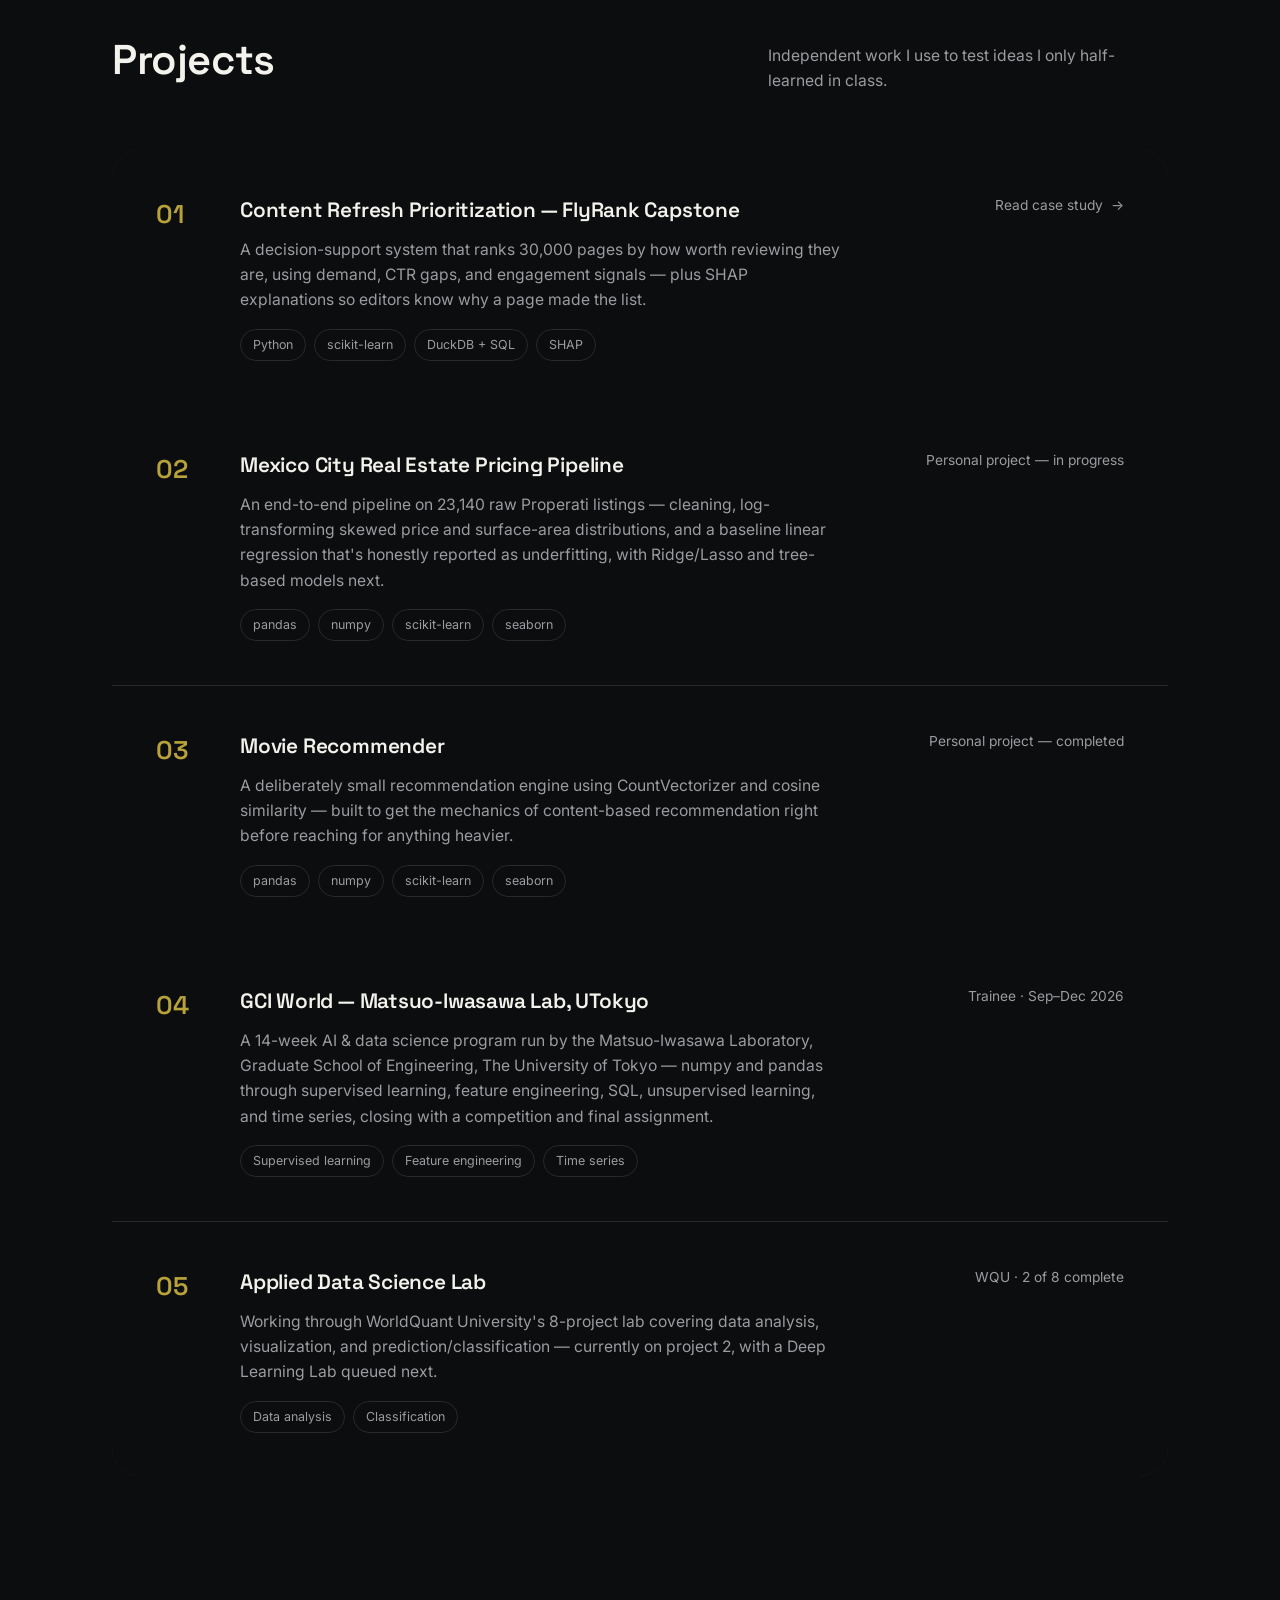
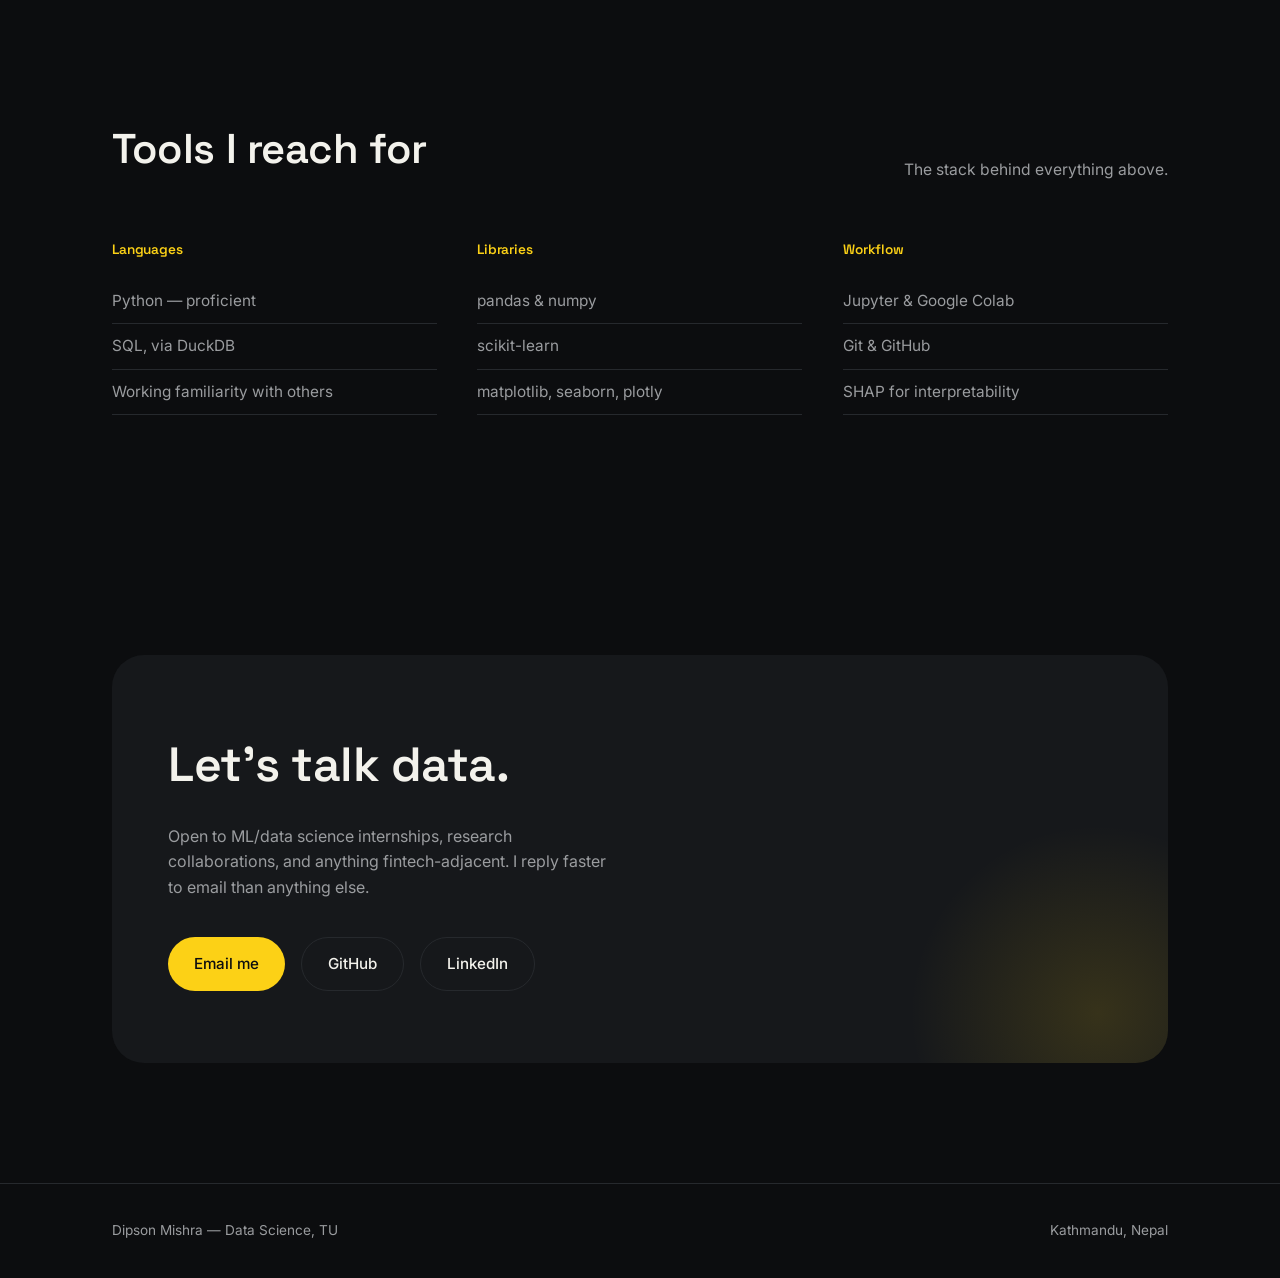
==== commit adb4b044: "ok" ====
--- a/index.html
+++ b/index.html
@@ -129,7 +129,7 @@
     </div>
     <div class="project-list reveal-stagger">
 
-      <div class="project reveal">
+      <a class="project reveal" href="flyrank.html" aria-label="Read the FlyRank content refresh prioritization case study">
         <div class="index">01</div>
         <div>
           <h3>Content Refresh Prioritization — FlyRank Capstone</h3>
@@ -141,8 +141,8 @@
             <span class="tag">SHAP</span>
           </div>
         </div>
-        <div class="project-meta">Internship capstone</div>
-      </div>
+        <div class="project-meta">Read case study&nbsp; →</div>
+      </a>
 
       <div class="project reveal">
         <div class="index">02</div>
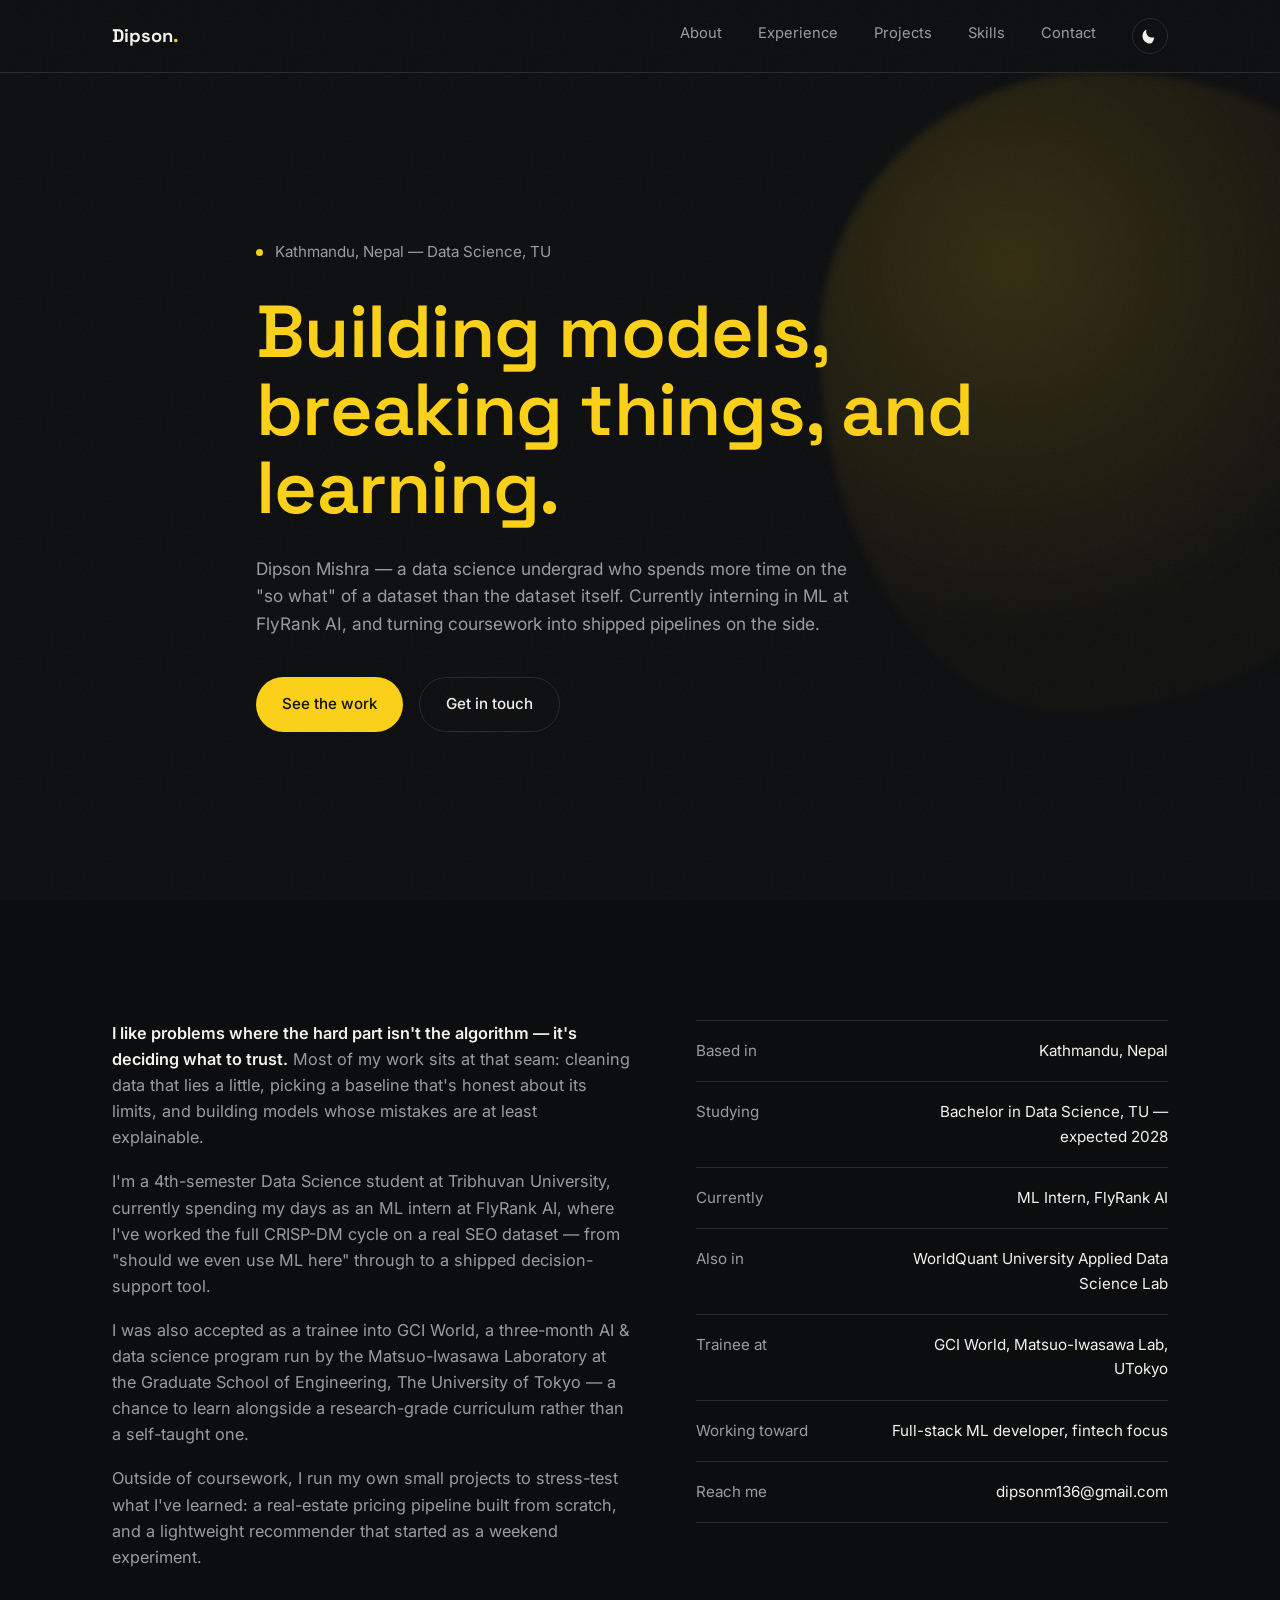
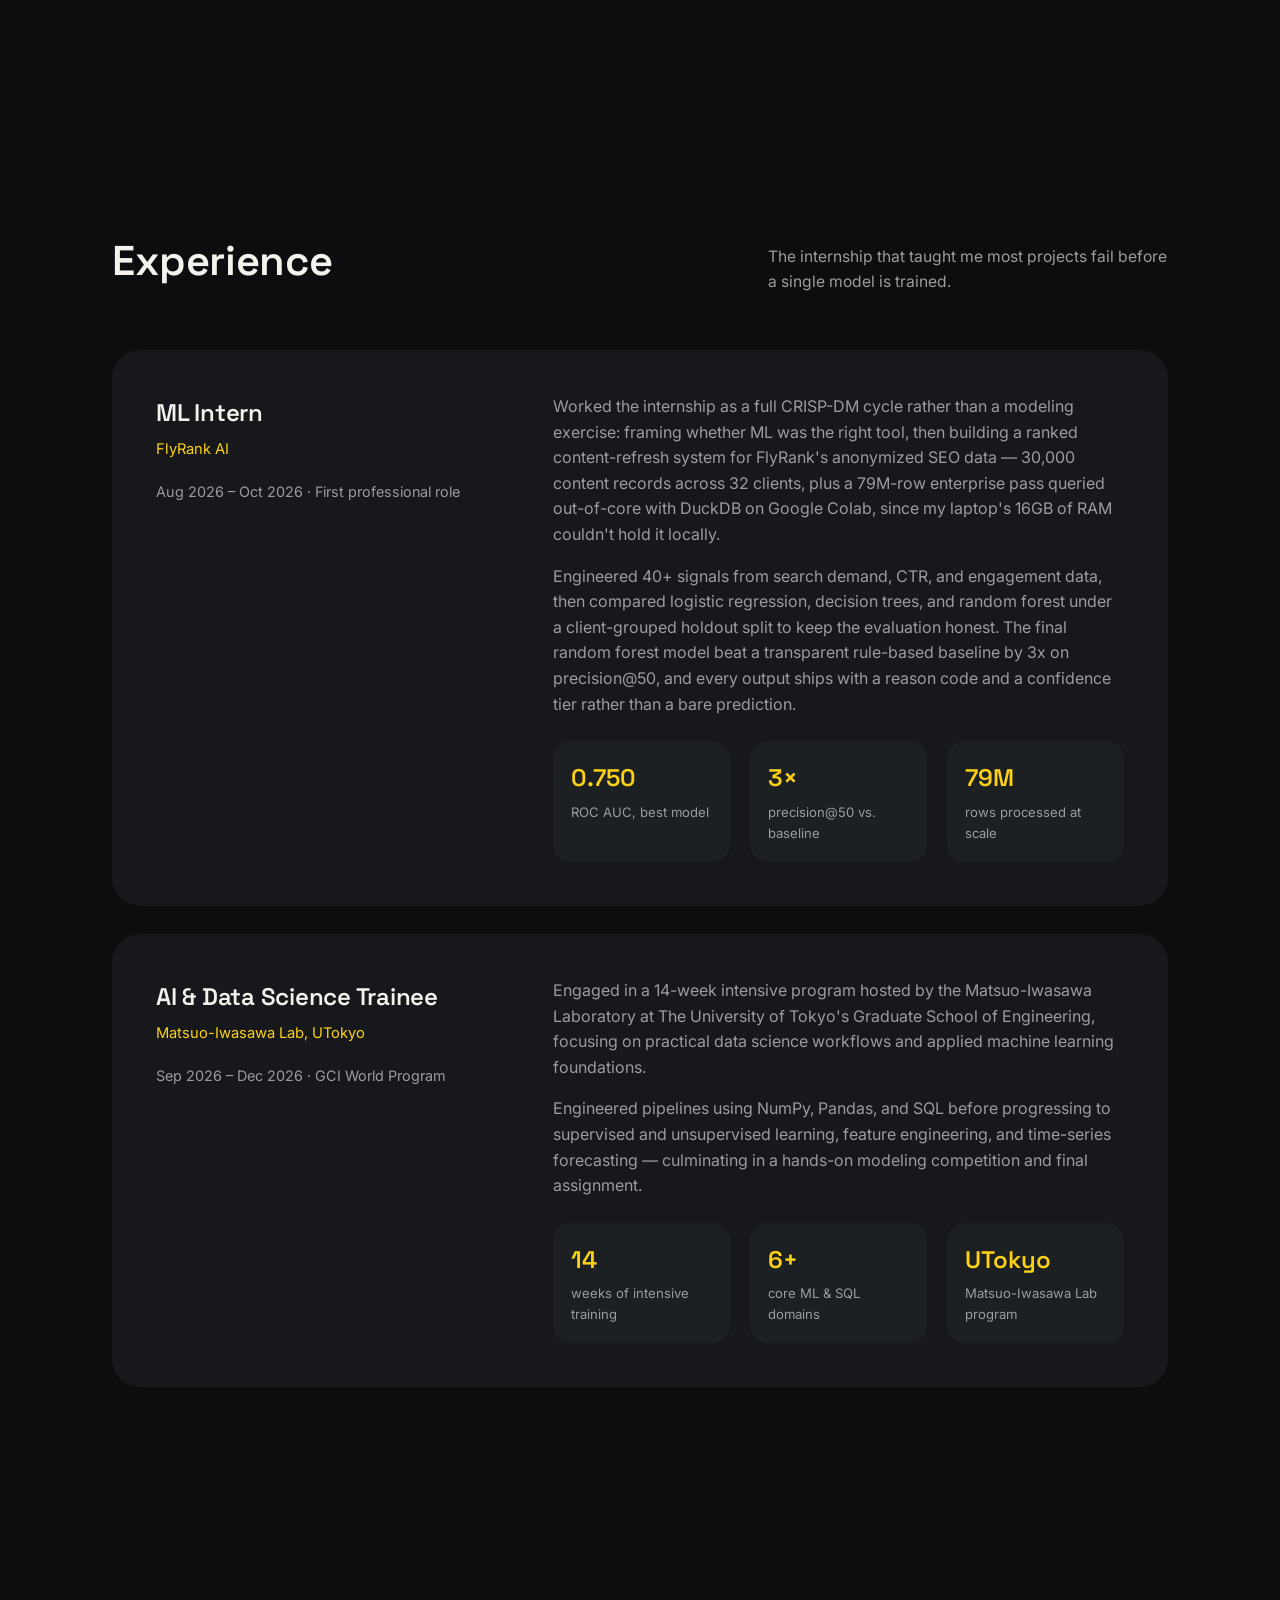
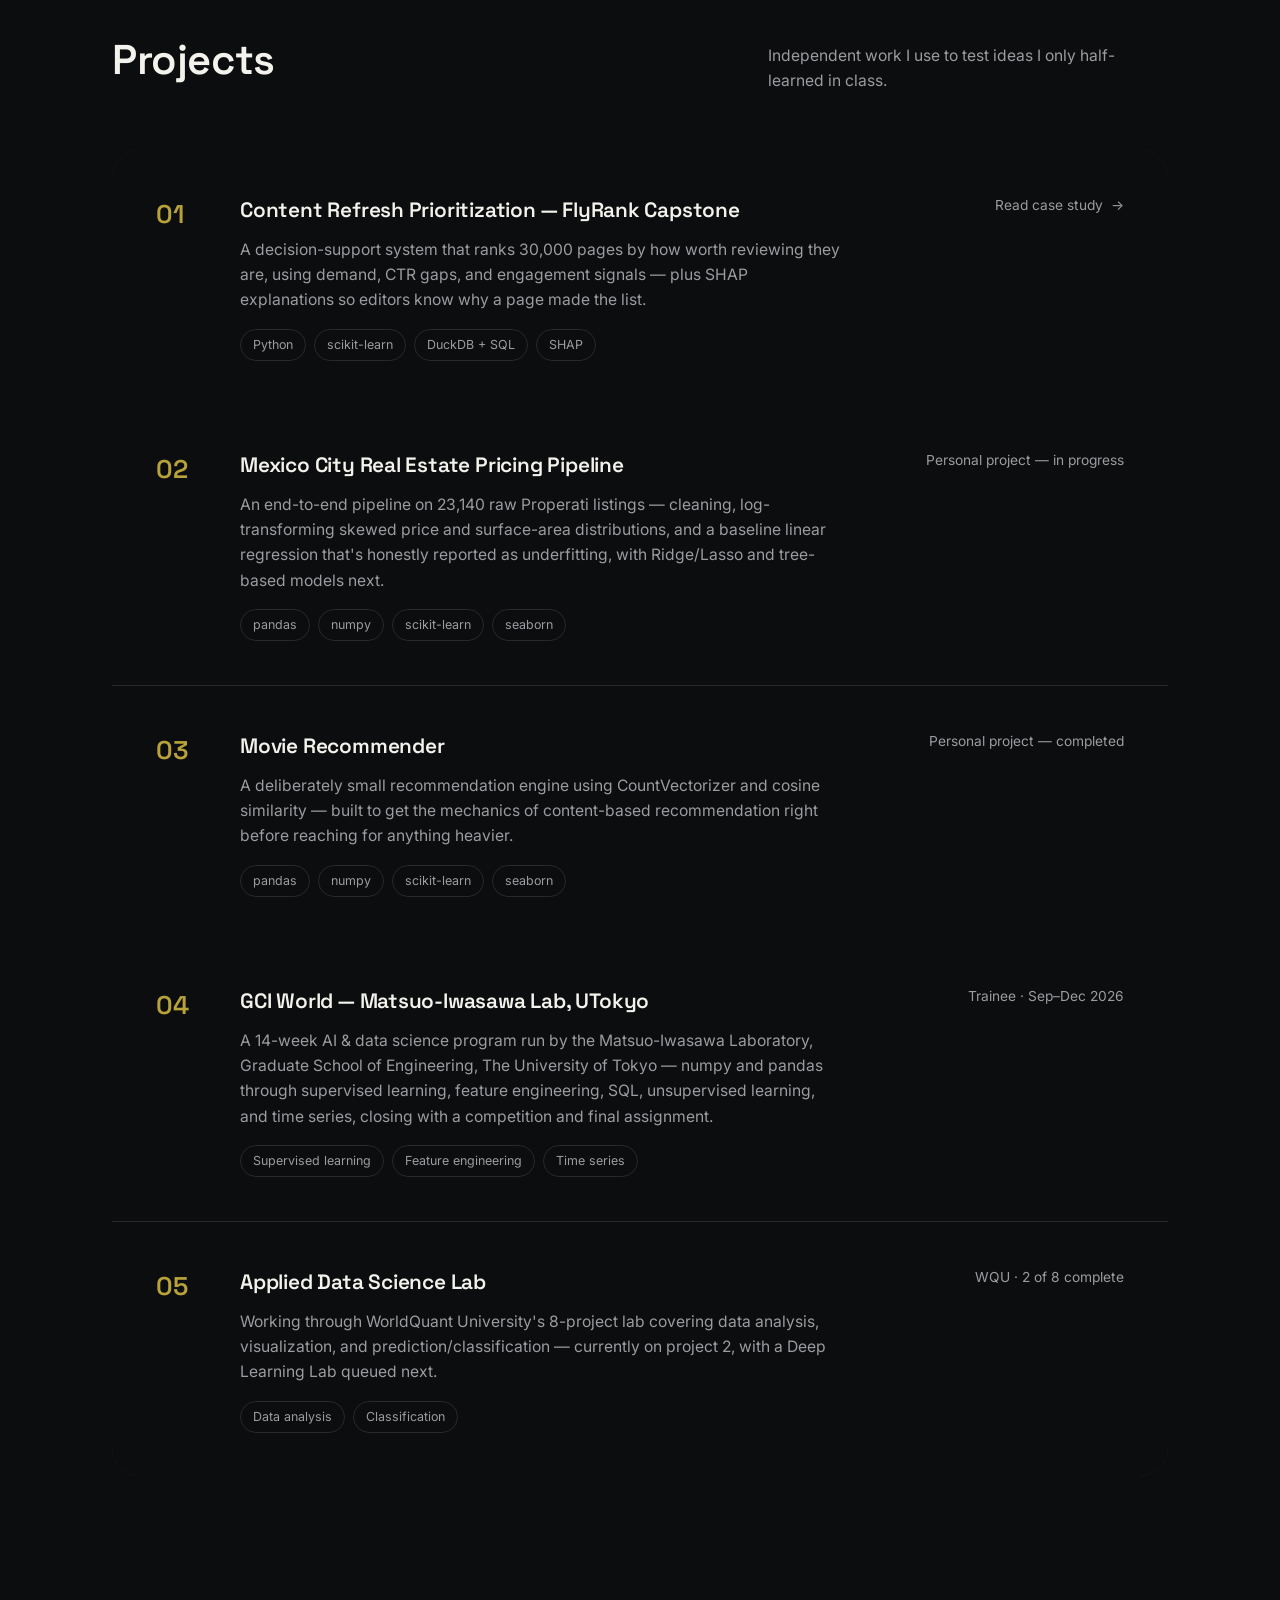
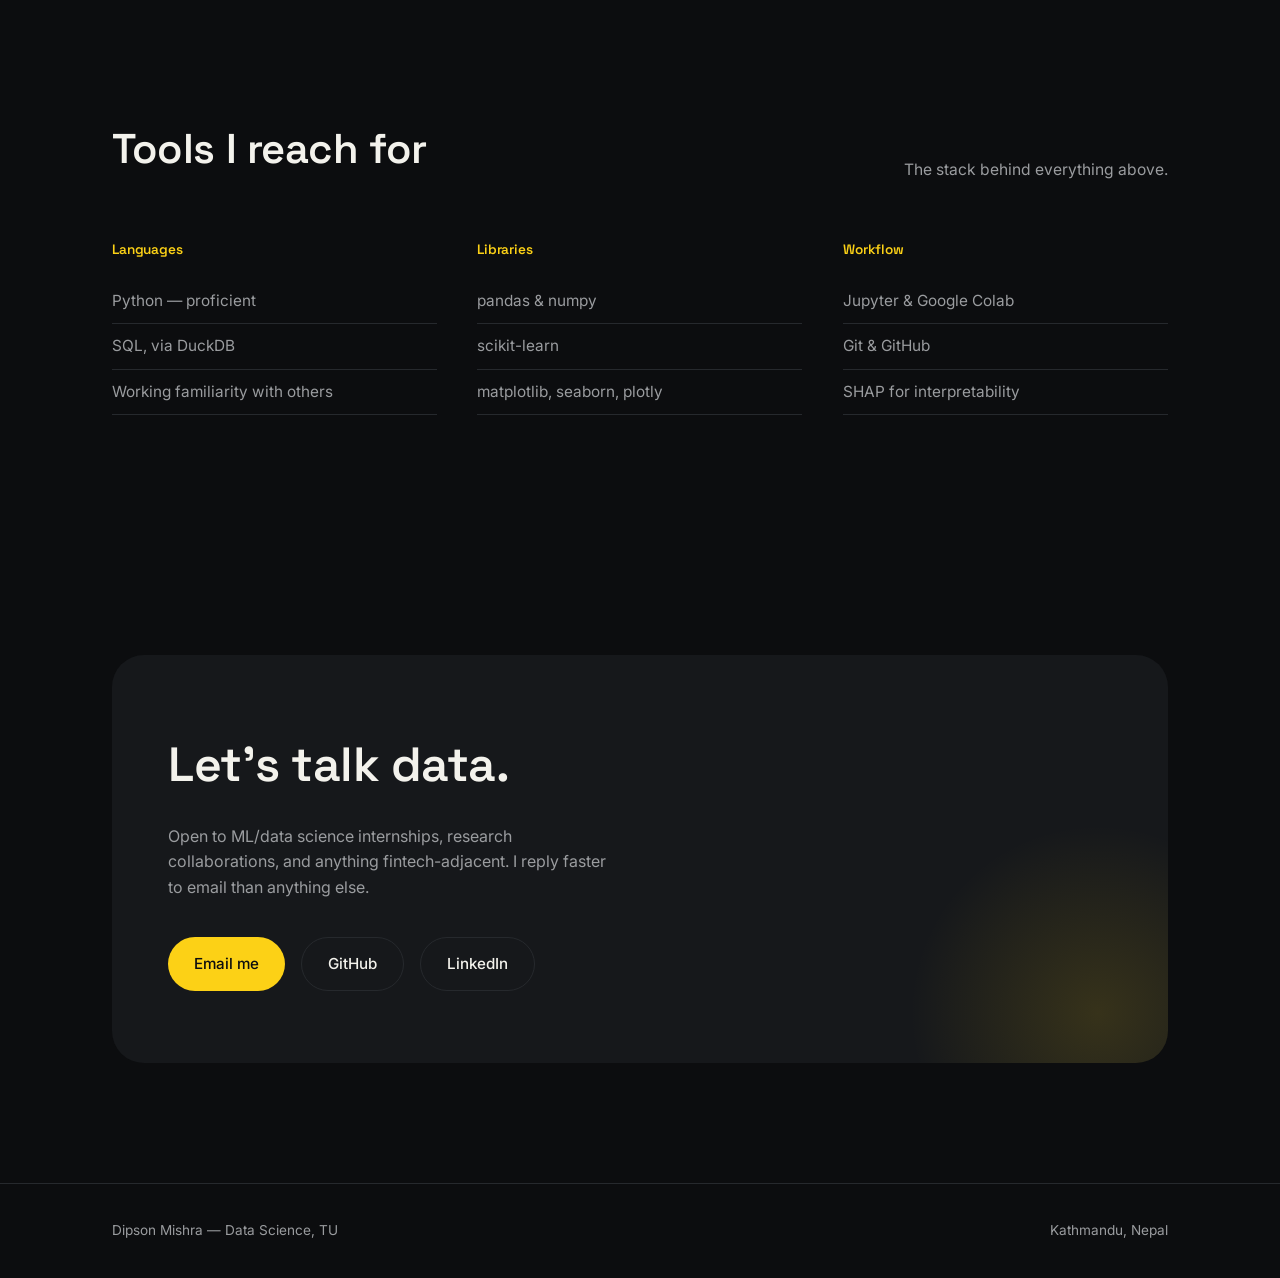
==== commit 8fbdb5bb: "Update index.html" ====
--- a/index.html
+++ b/index.html
@@ -65,7 +65,7 @@
     </div>
     <div class="fact-list reveal">
       <div class="fact"><span class="k">Based in</span><span class="v">Kathmandu, Nepal</span></div>
-      <div class="fact"><span class="k">Studying</span><span class="v">B.Sc. Data Science, TU — expected 2028</span></div>
+      <div class="fact"><span class="k">Studying</span><span class="v">Bachelor in Data Science, TU — expected 2028</span></div>
       <div class="fact"><span class="k">Currently</span><span class="v">ML Intern, FlyRank AI</span></div>
       <div class="fact"><span class="k">Also in</span><span class="v">WorldQuant University Applied Data Science Lab</span></div>
       <div class="fact"><span class="k">Trainee at</span><span class="v">GCI World, Matsuo-Iwasawa Lab, UTokyo</span></div>
